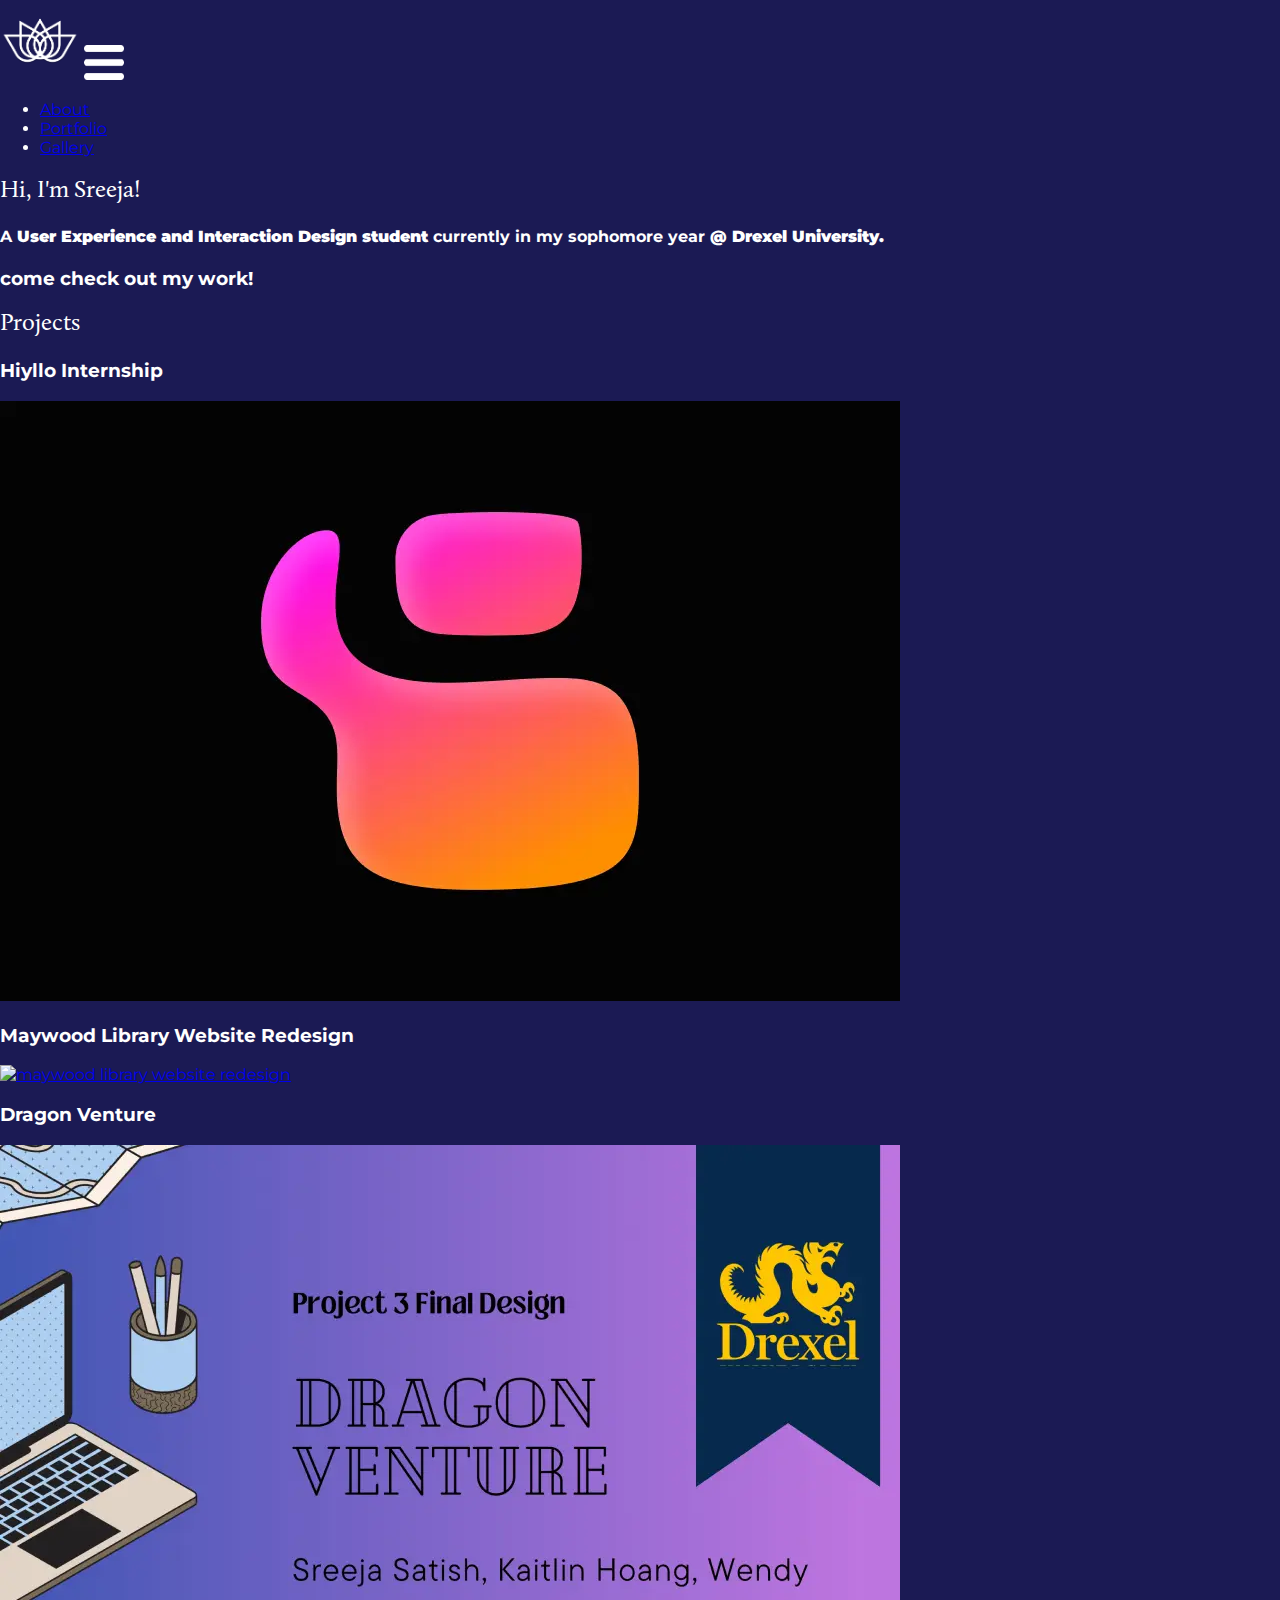
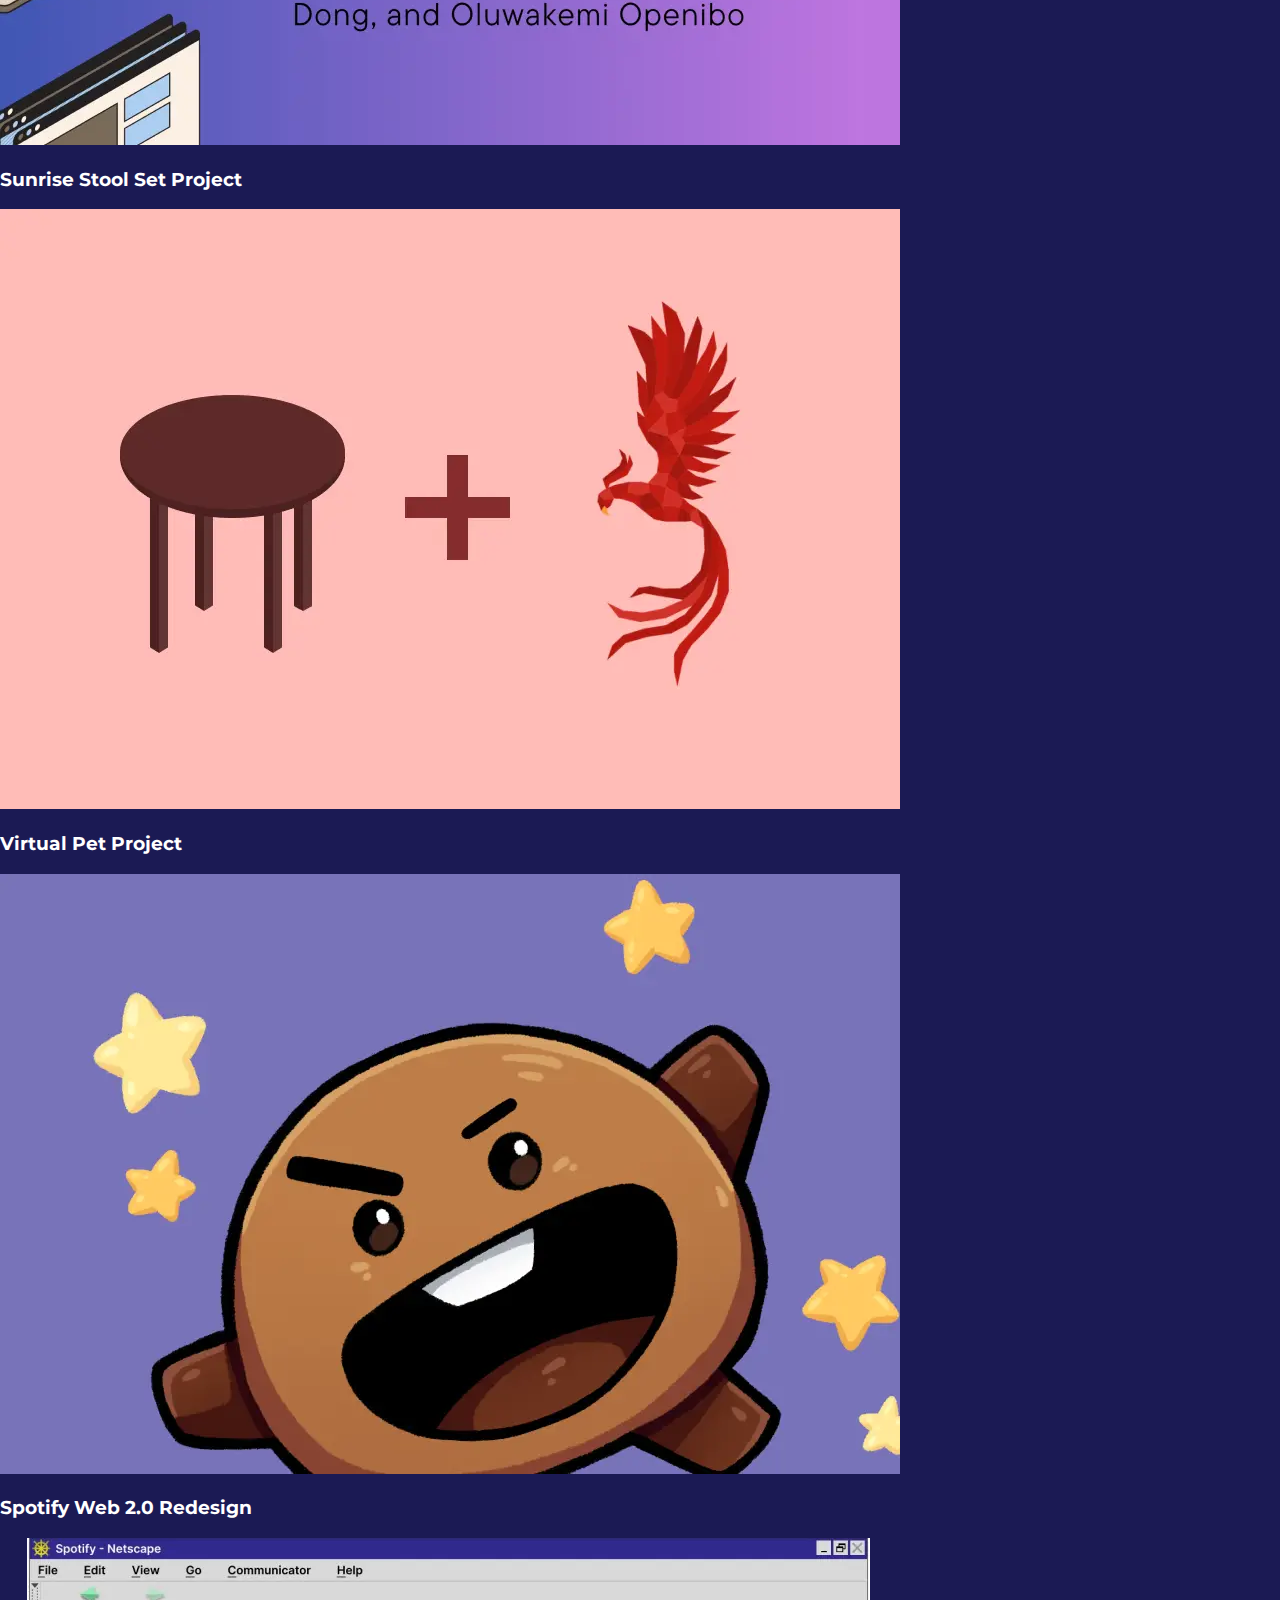
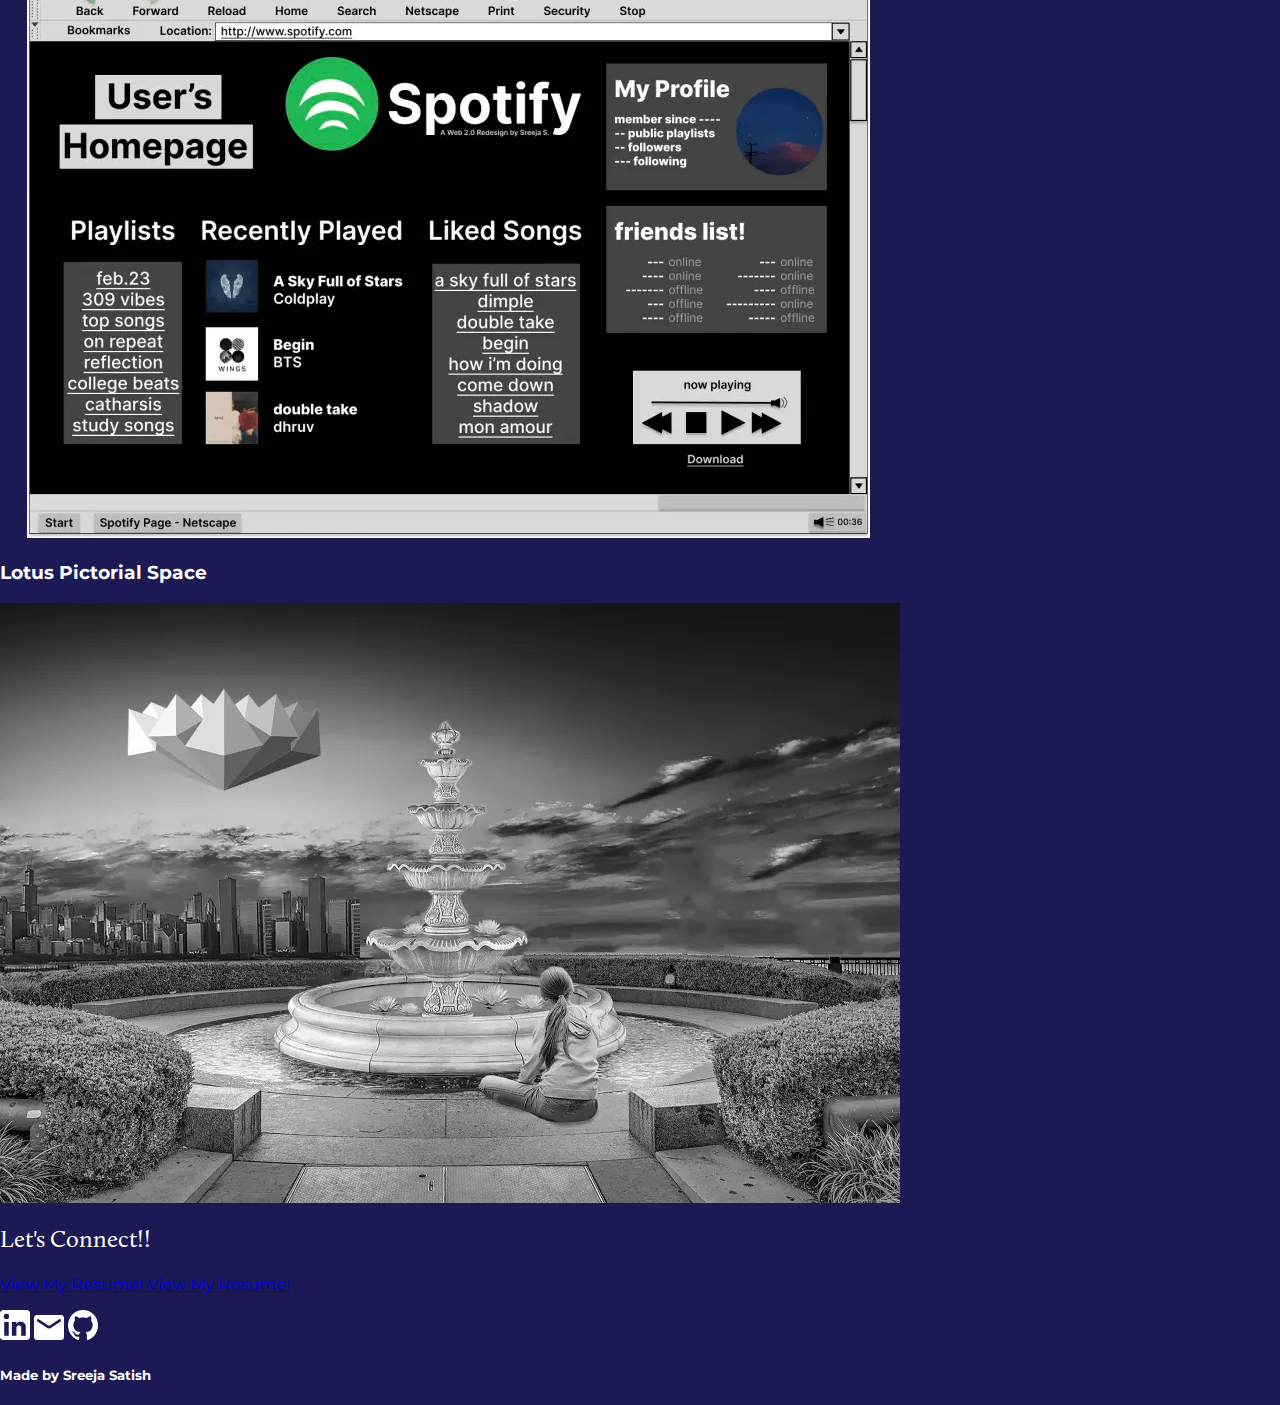
==== index.html @ 6c385525 "edit css" ====
<!DOCTYPE html>
<html lang="en">
<head>
    <meta charset="UTF-8">
    <meta name="viewport" content="width=device-width, initial-scale=1.0">
    <title>Sreeja Satish</title>
    <link rel="shortcut icon" type="image/png" href="images/lined_lotus.png">
    <link rel="stylesheet" href="styles.css">
</head>
<body>
    <header>
        <nav>
            <div class="navigation">
                <a href="index.html" class="logo"><img src="images/lined_lotus.png" alt="sreeja_logo" width="80" height="80"></a>
                <a href="#menu" class="navigation-button"><img src="images/burger_button.webp" alt="burger button" width="40" height="35"></a>
            </div>
            <div id="nav-menu">
                <ul>
                    <li class="page"><a href="about.html"> About </a></li>
                    <li class="page"><a href="portfolio.html"> Portfolio </a></li>
                    <li class="page"><a href="gallery.html"> Gallery </a></li>
                </ul>
            </div>
        </nav>
    </header>
    <main>
        <div class="greeting">
            <h2 class="header"> Hi, I'm Sreeja!</h2>
                <h4 class="subtitle"> A <b>User Experience and Interaction Design student</b> currently in my sophomore year <b>@ Drexel University.</b> </h4>
                <h3 class="call-to-action">come check out my work!</h3>
        </div>
        
        <body>
            <div class="projects">
                <h2 class="header"> Projects </h2>
            
                <div class="case-study-title">
                    <h3>Hiyllo Internship</h3>
                    <a href="hiyllo.html" class="button-case-study">
                        <img class="case-study-images" src="images/hiyllo_banner.webp" alt="hiyllo internship">
                    </a>
                </div> 

                <div class="case-study-title">
                    <h3>Maywood Library Website Redesign</h3>
                    <a href="maywood.html" class="button-case-study">
                        <img class="case-study-images" src="images/" alt="maywood library website redesign">
                    </a>
                </div> 

                <div class="case-study-title">
                    <h3>Dragon Venture</h3>
                    <a href="dragon_venture.html" class="button-case-study">
                        <img class="case-study-images" src="images/dragon_venture.webp" alt="dragon venture">
                    </a>
                </div>
    
                <div class="case-study-title">
                    <h3>Sunrise Stool Set Project</h3>
                    <a href="sunrise_stool.html" class="button-case-study">
                        <img class="case-study-images" src="images/sunrise_stool_set.webp" alt="sunrise stool">
                    </a>
                </div>

                <div class="case-study-title">
                    <h3>Virtual Pet Project</h3>
                    <a href="virtual_pet.html" class="button-case-study">
                        <img class="case-study-images" src="images/virtual_pet_project.webp" alt="virtual pet project">
                    </a>
                </div>
    <!-- move to gallery? -->
                <div class="case-study-title">
                    <h3>Spotify Web 2.0 Redesign</h3>
                    <a href="spotify_redesign.html" class="button-case-study">
                        <img class="case-study-images" src="images/spotify_redesign.webp" alt="spotify redesign">
                    </a>
                </div>
    
                <div class="case-study-title">
                    <h3>Lotus Pictorial Space</h3>
                    <a href="lotus_pictorial_space.html" class="button-case-study">
                        <img class="case-study-images" src="images/lotus_pictorial_space.webp" alt="lotus pictorial space">
                    </a>
                </div>
            </div>
        </body>
    </main>

    <footer class="footer">
        <h2>Let's Connect!!</h2>
        <a href="resume.html"> View My Resume! </a>
        <a class="button" target="_blank" href="Sreeja_Satish_2024.pdf">View My Resume!</a>
        <p>
            <a href="https://www.linkedin.com/in/sreejasatish/" class="icons" target="_blank">
                <img alt="LinkedIn icon" src="images/linkedin_icon.webp" width="30" height="30">
            </a>
            <a href="mailto:sreeja.satish@drexel.edu" class="icons" target="_blank">
                <img alt="Email Icon" src="images/mail_icon.webp" width="30" height="25">
            </a>
            <a href="https://github.com/sreejas36" class="icons" target="_blank">
                <img alt="Github Icon" src="images/github_icon.webp" width="30" height="30">
            </a>
        </p>
        <h5 class="copyright"> Made by Sreeja Satish </h5>
    </footer>

</html>



<!-- insert images/ pictures
  <div class="menu"></div>
        <nav>
            <ul>
                <li><a href="#">Home</a></li>
                <li><a href="#">About</a></li>
                <li><a href="#">Resume</a></li>
                <li><a href="#">Portfolio</a></li>
                <li><a href="#">Gallery</a></li>
            </ul>
        </nav>
</body> -->
---- styles.css ----
@font-face {
    font-family: 'montserrat';
    src: url('../fonts/Montserrat-VariableFont_wght.ttf'), format('truetype'), 
    url('../fonts/montserrat-variablefont_wght-webfont.woff2'), format('woff2');
    font-weight: 100 900;
    font-style: normal;
}
@font-face {
    font-family: 'calluna';
    src: url('/fonts/Calluna-Regular.otf'), format('opentype');
    font-weight: 100 900;
    font-style: normal;
}

@font-face {
    font-family: 'catamaran';
    src: url('/fonts/Catamaran-VariableFont_wght.ttf'), format('truetype');
    font-weight: 100 900;
    font-style: normal;
}
html {
    --dark-bg:#1B1A54;
    --white-text:#FFFFFF;
    --body-font: 'montserrat', 'Trebuchet MS', 'Lucida Sans Unicode', 'Lucida Grande', 'Lucida Sans', Arial, sans-serif;
    --header-font: 

}

body{
    margin: 0;
    font-family: var(--body-font);
    font-weight: 400;
    background-color: var(--dark-bg);
    color: #FFFFFF;
}


a:hover{
    background-color: ;
}

h2{
    font-family: 'calluna', 'Trebuchet MS', 'Lucida Sans Unicode', 'Lucida Grande', 'Lucida Sans', Arial, sans-serif;
}
@media screen 
    and (min-width:600 px){}
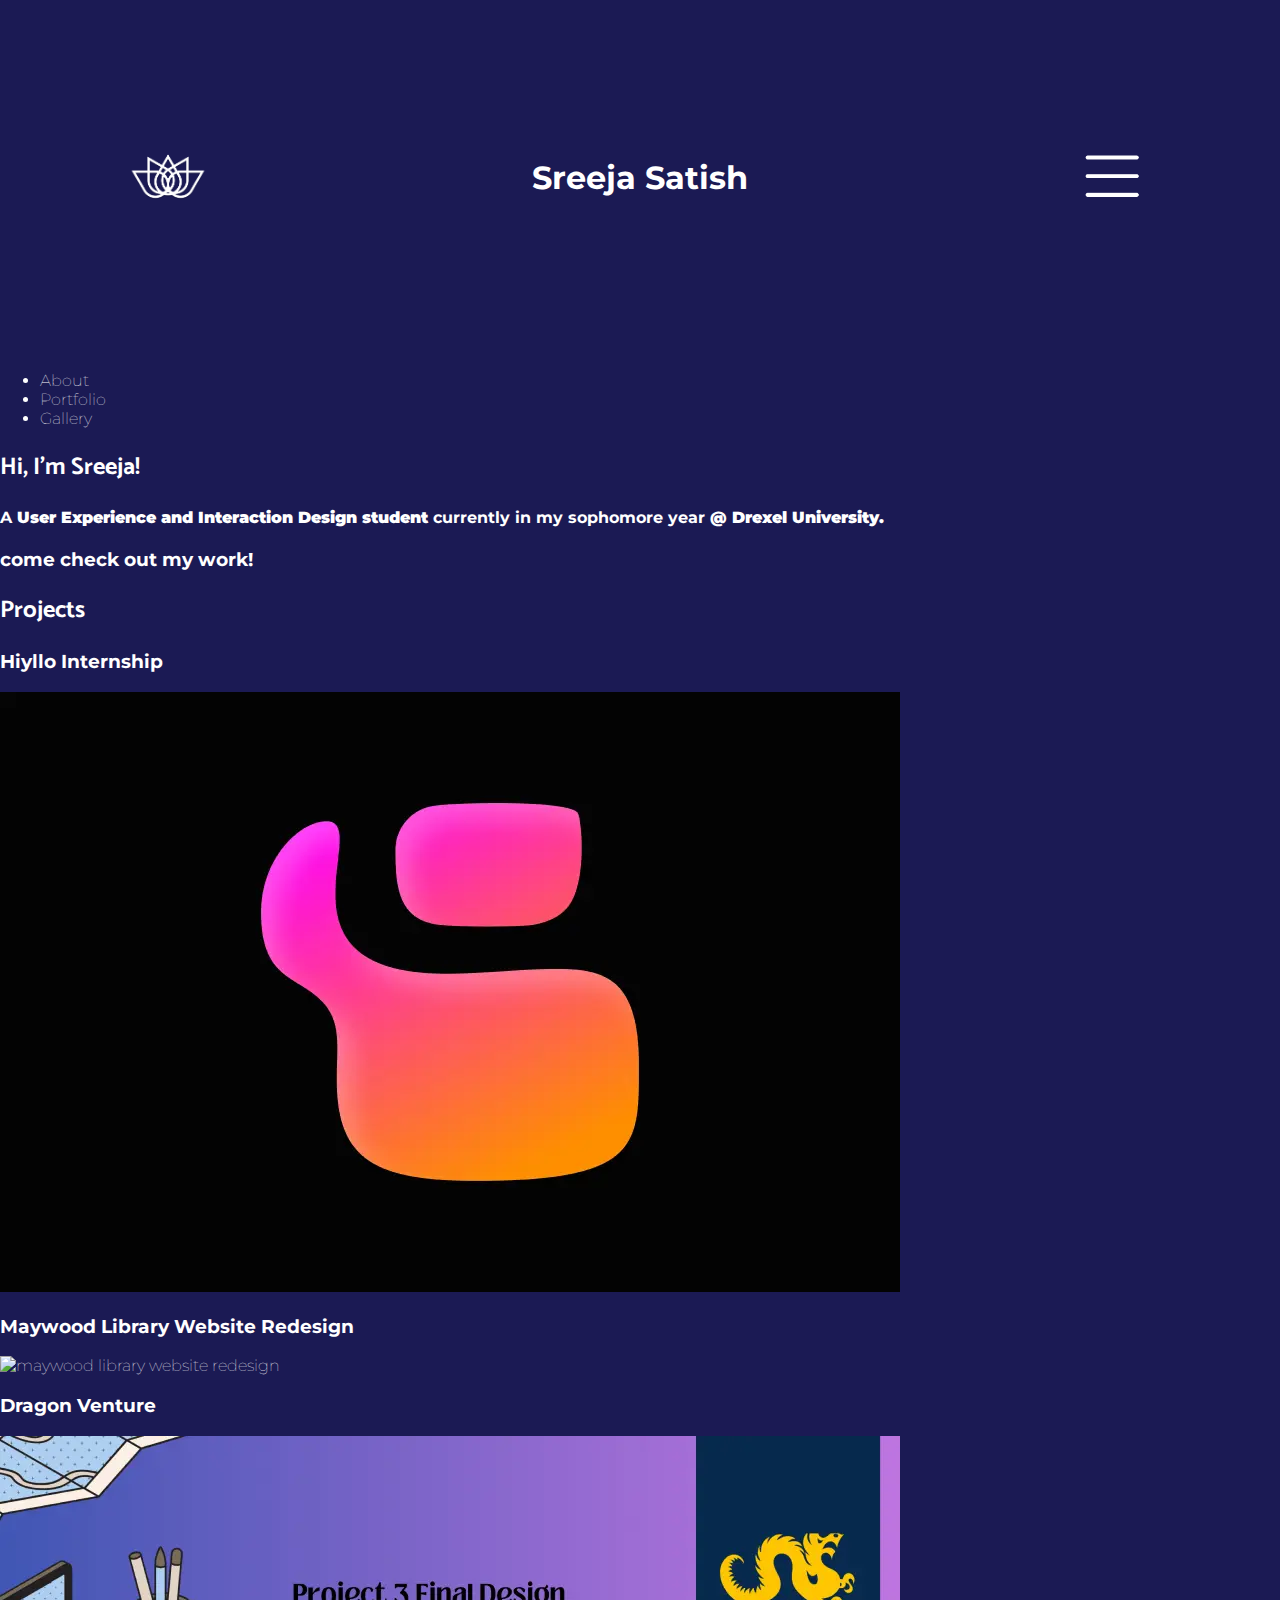
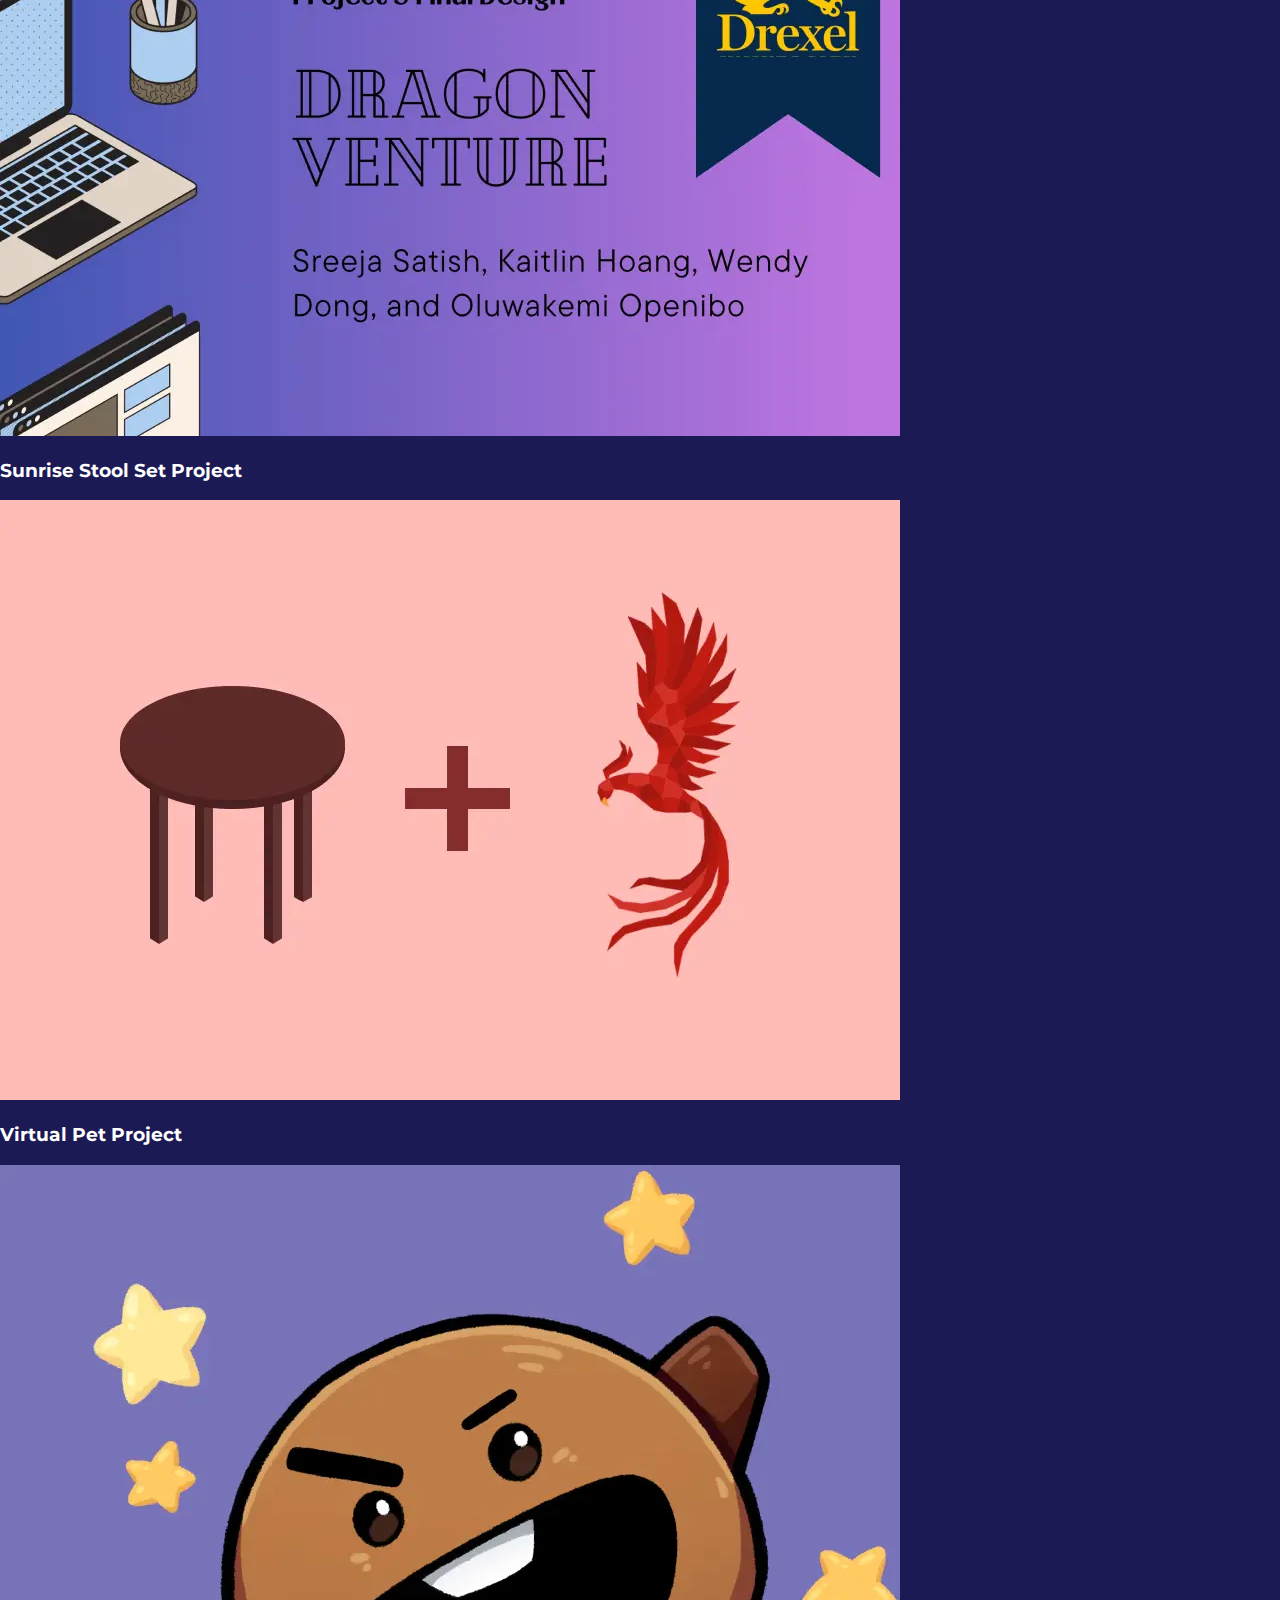
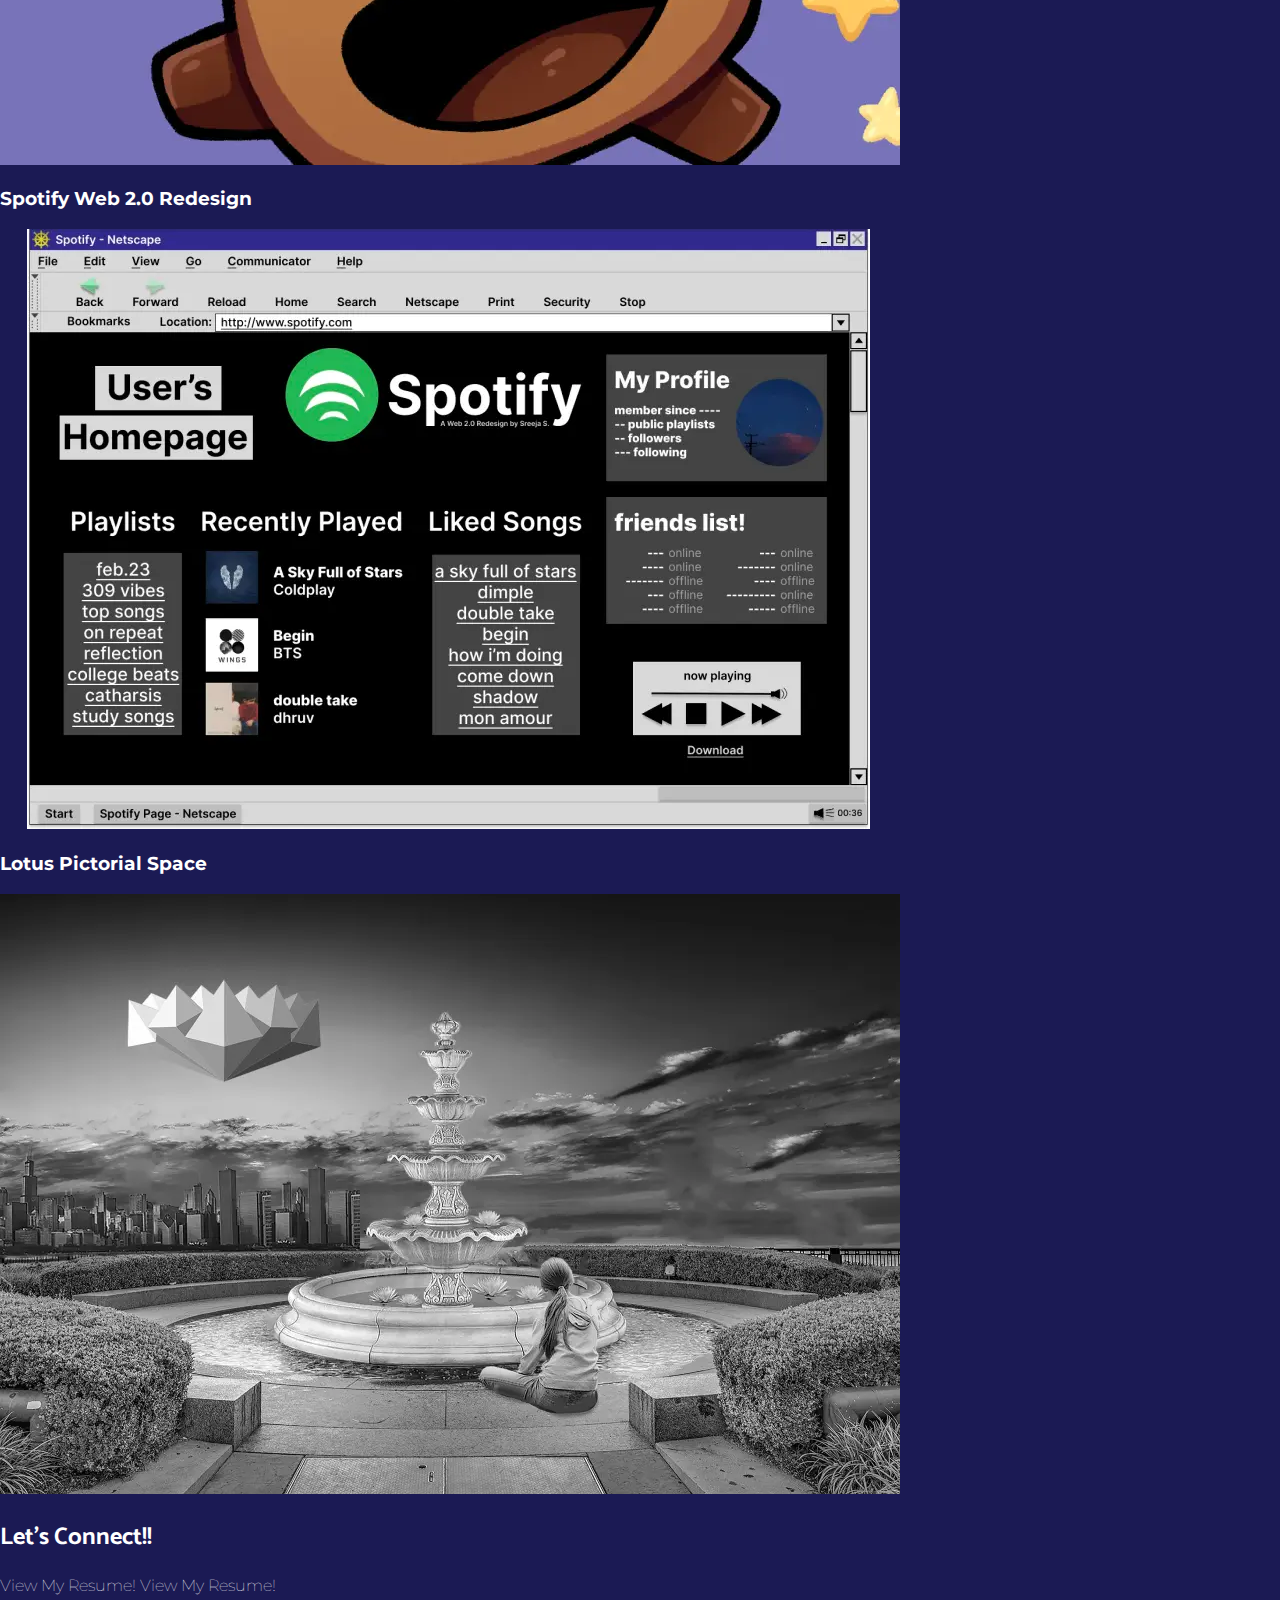
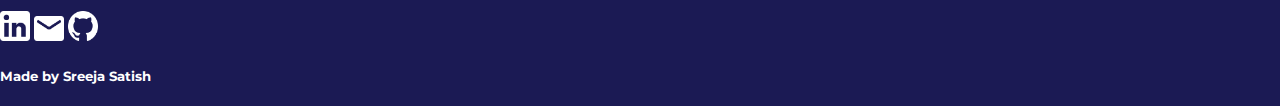
==== commit 5c9666ed: "update css" ====
--- a/index.html
+++ b/index.html
@@ -12,7 +12,8 @@
         <nav>
             <div class="navigation">
                 <a href="index.html" class="logo"><img src="images/lined_lotus.png" alt="sreeja_logo" width="80" height="80"></a>
-                <a href="#menu" class="navigation-button"><img src="images/burger_button.webp" alt="burger button" width="40" height="35"></a>
+                <h1> Sreeja Satish </h1>
+                <a href="#menu" class="navigation-button"><img src="images/burger_menu.png" alt="burger button" width="80" height="80"></a>
             </div>
             <div id="nav-menu">
                 <ul>
--- a/styles.css
+++ b/styles.css
@@ -22,25 +22,58 @@
     --dark-bg:#1B1A54;
     --white-text:#FFFFFF;
     --body-font: 'montserrat', 'Trebuchet MS', 'Lucida Sans Unicode', 'Lucida Grande', 'Lucida Sans', Arial, sans-serif;
-    --header-font: 
+    --header-font: 'catamaran', 'calluna', 'Trebuchet MS', 'Lucida Sans Unicode', 'Lucida Grande', 'Lucida Sans', Arial, sans-serif;
+    --periwinkle: #556AD8;
 
+}
+
+a{
+    text-decoration: none;
+    color: #FFFFFF;
+}
+
+a:hover{
+    color: var(--periwinkle);
 }
 
 body{
     margin: 0;
     font-family: var(--body-font);
-    font-weight: 400;
+    font-weight: 100;
     background-color: var(--dark-bg);
+
     color: #FFFFFF;
 }
 
 
-a:hover{
-    background-color: ;
+
+h2{
+    font-family: var(--header-font);
 }
 
-h2{
-    font-family: 'calluna', 'Trebuchet MS', 'Lucida Sans Unicode', 'Lucida Grande', 'Lucida Sans', Arial, sans-serif;
+.navigation{
+    color: #FFF;
+    height: 11vh;
+    list-style: none;
+    margin: 0 auto;
+    margin-bottom: 0;
+    padding: 10%;
+    text-align: center;
+    margin-left: 0%;
+    display: flex;
+    align-items: center;
+    justify-content: space-between;
 }
+
+
+
+
+
+
+
+
+
+
+
 @media screen 
     and (min-width:600 px){}
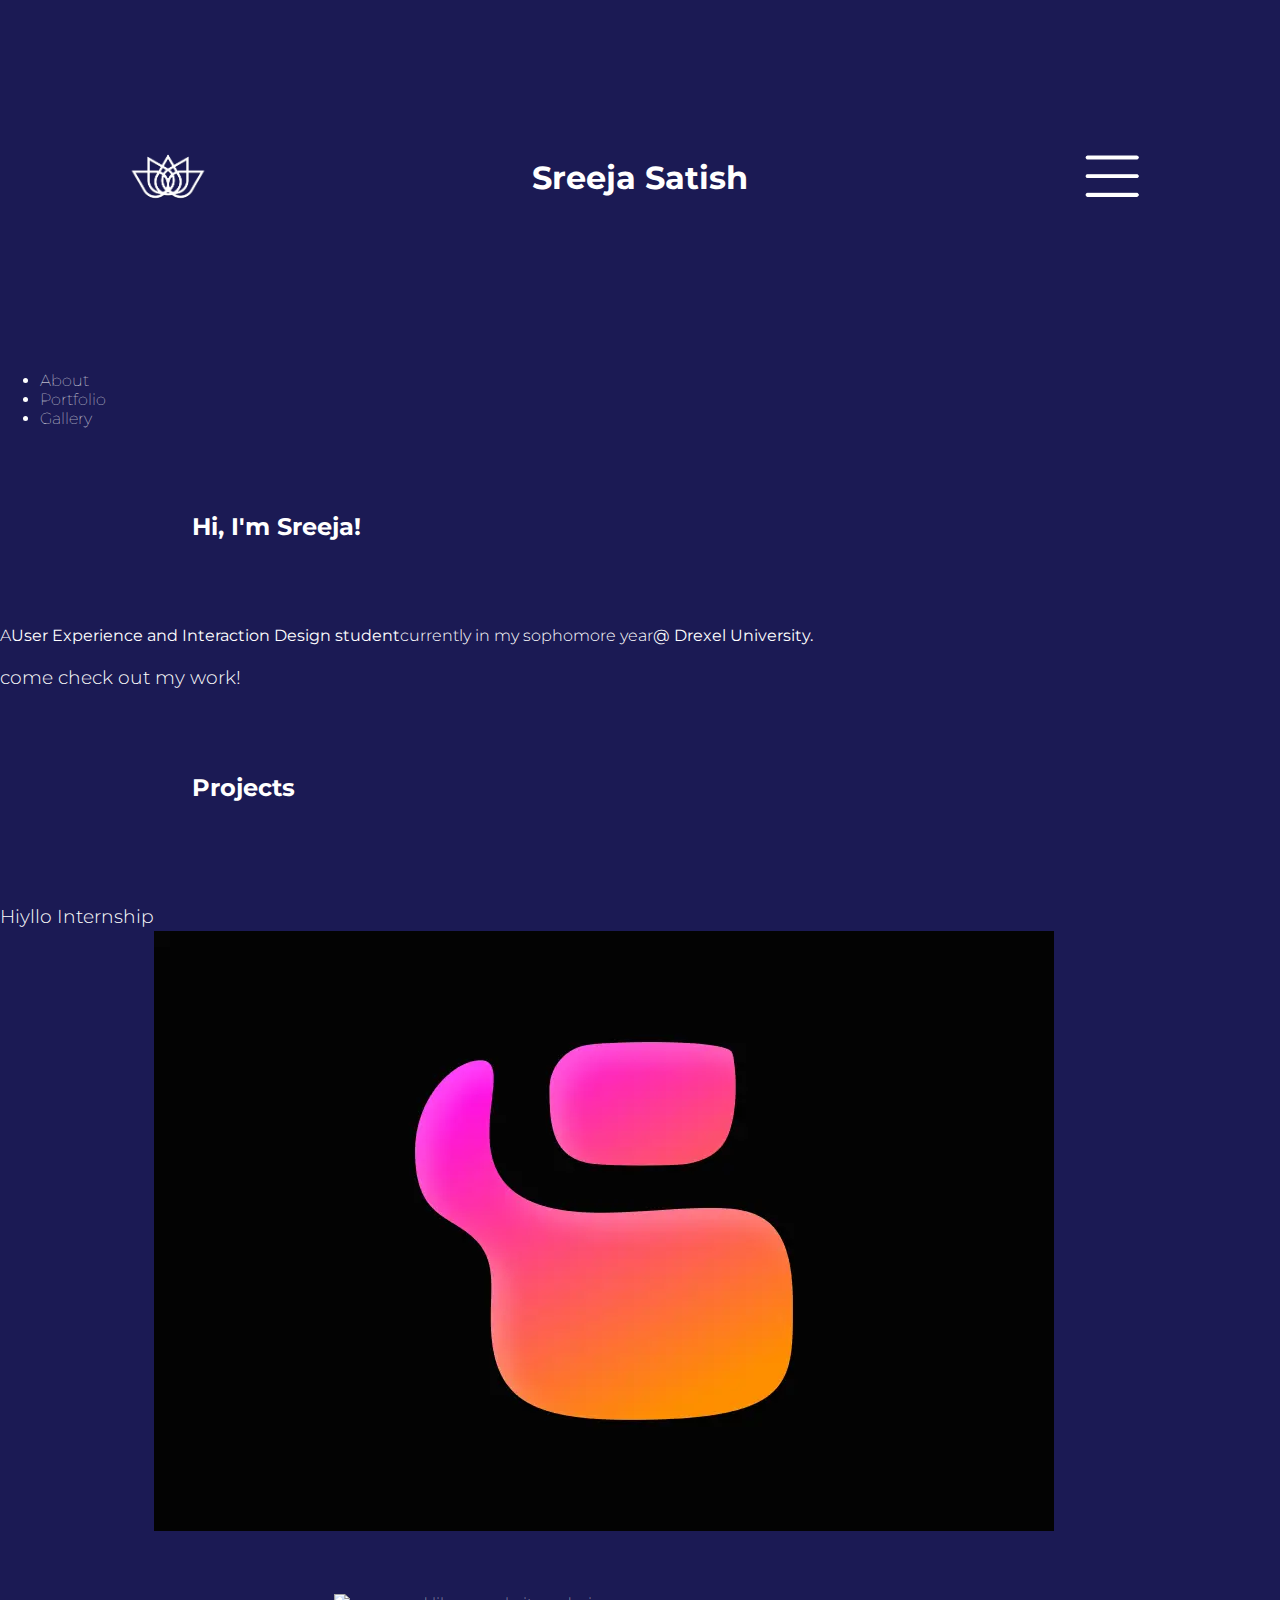
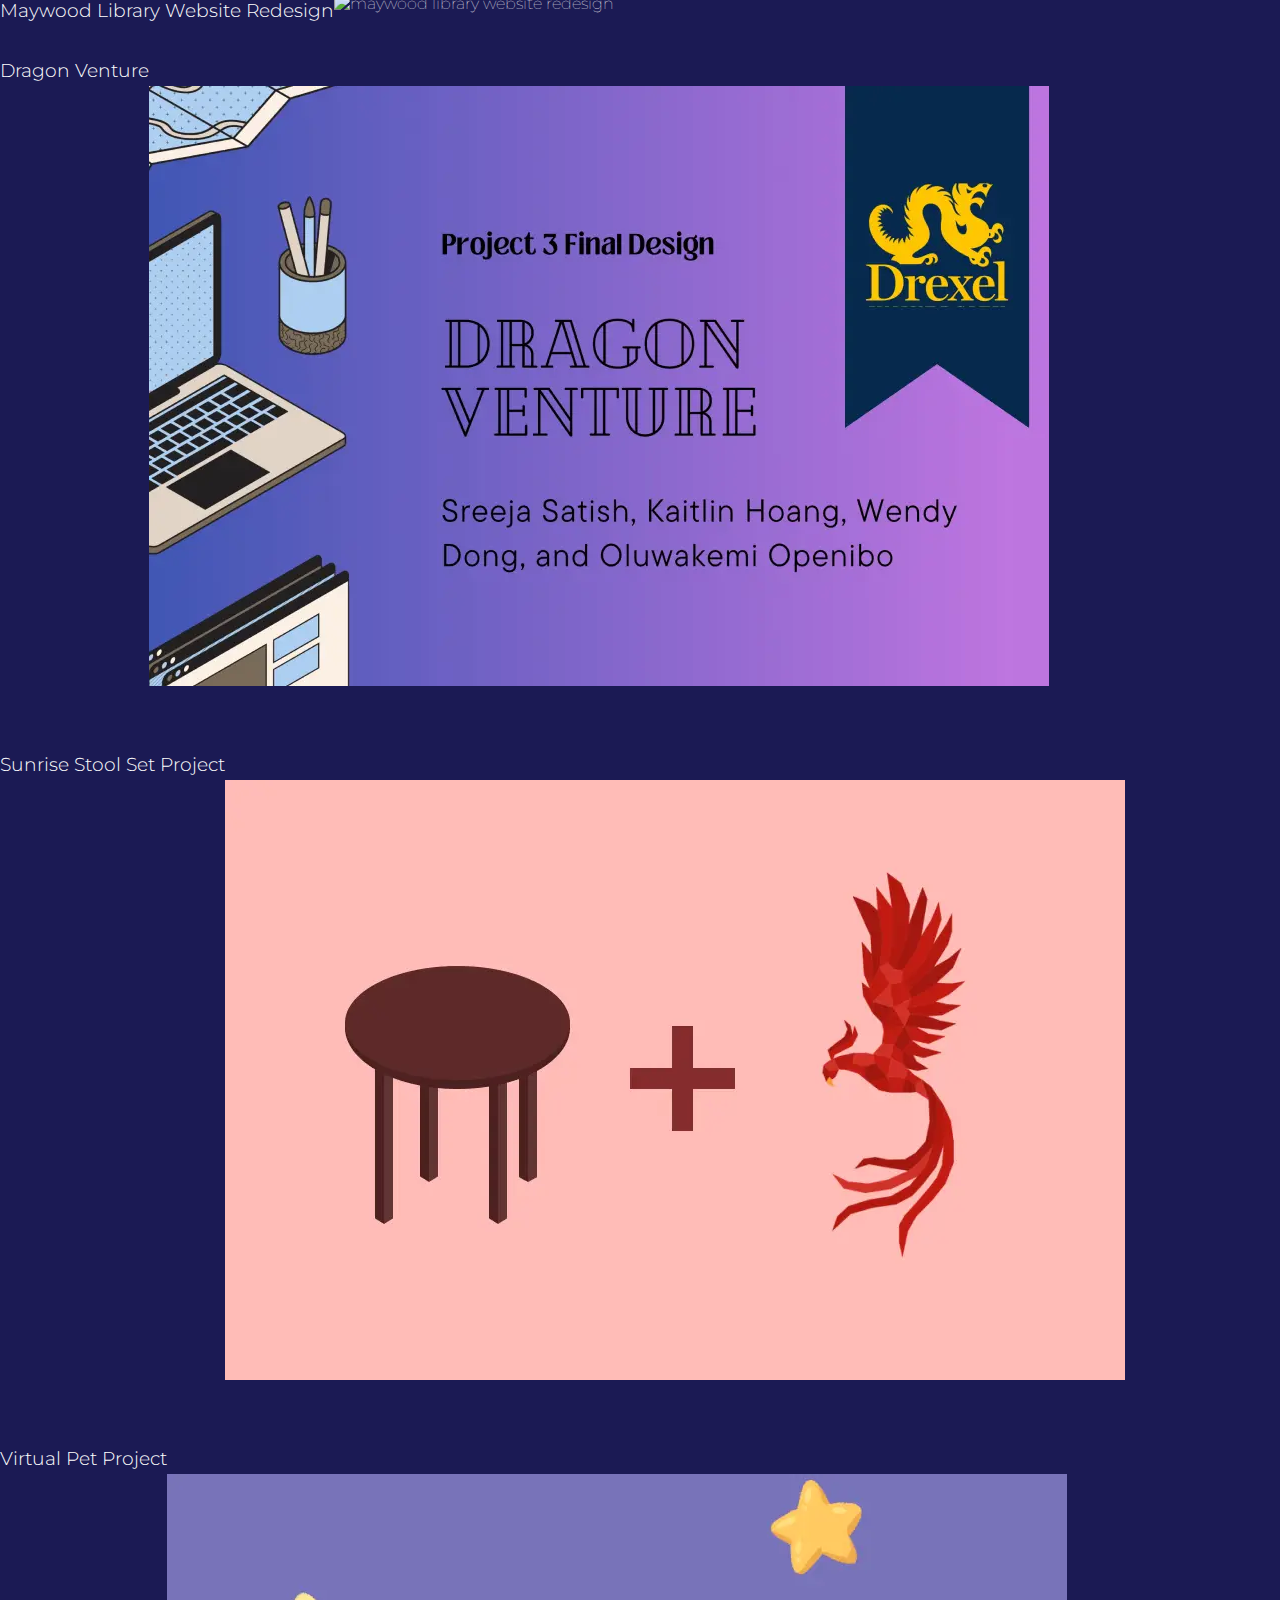
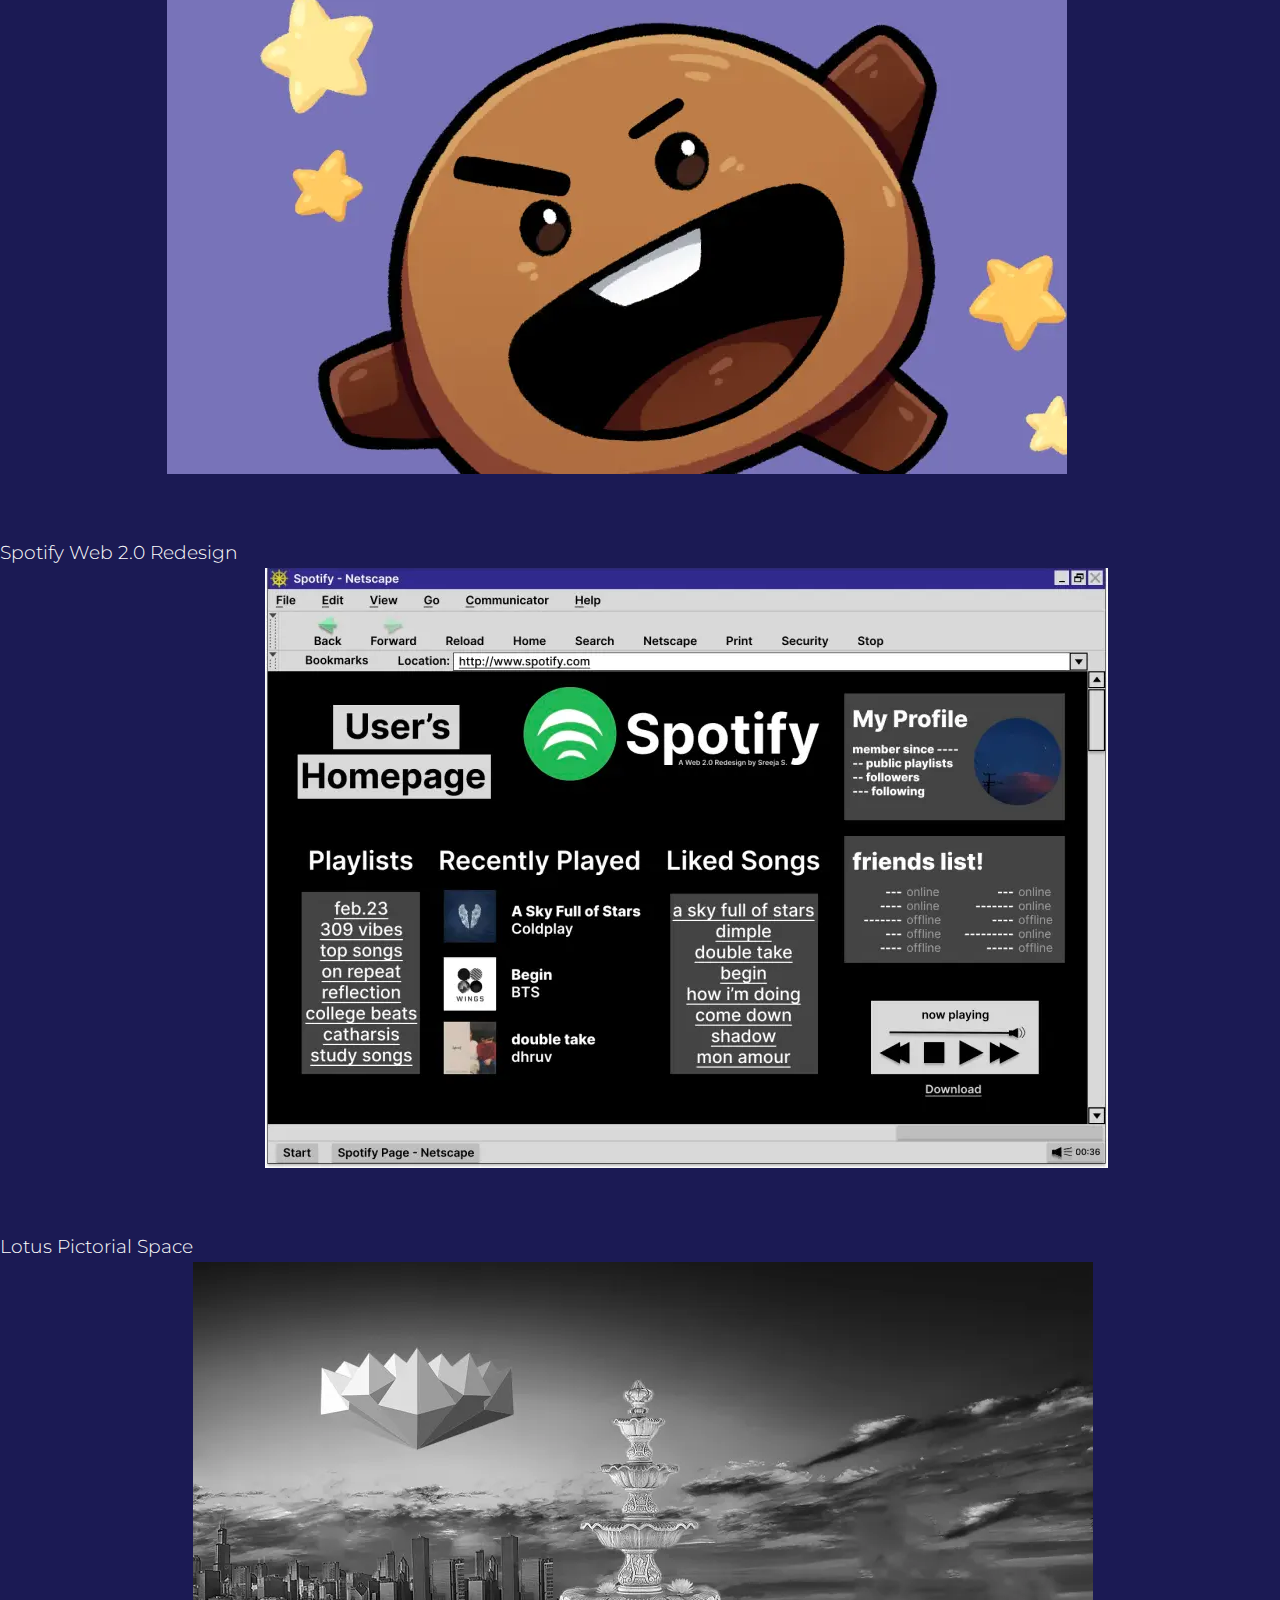
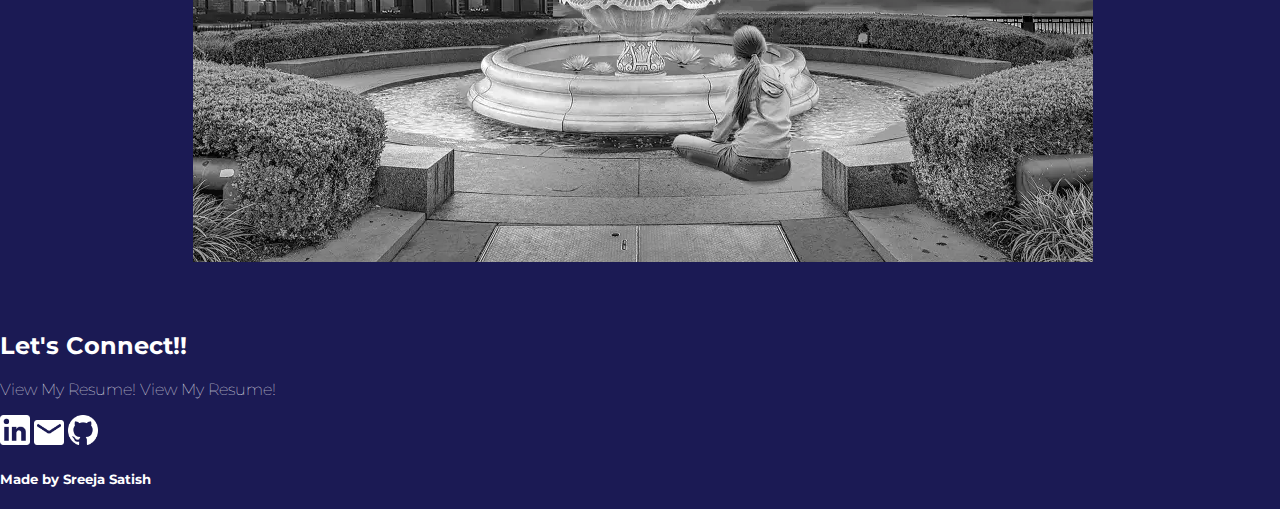
==== commit a4d1d72a: "edit css" ====
--- a/index.html
+++ b/index.html
@@ -27,7 +27,7 @@
     <main>
         <div class="greeting">
             <h2 class="header"> Hi, I'm Sreeja!</h2>
-                <h4 class="subtitle"> A <b>User Experience and Interaction Design student</b> currently in my sophomore year <b>@ Drexel University.</b> </h4>
+                <h4 class="subtitle"> A <b> User Experience and Interaction Design student <br></b> currently in my sophomore year <b>@ Drexel University.</b> </h4>
                 <h3 class="call-to-action">come check out my work!</h3>
         </div>
         
--- a/styles.css
+++ b/styles.css
@@ -18,13 +18,21 @@
     font-weight: 100 900;
     font-style: normal;
 }
-html {
-    --dark-bg:#1B1A54;
-    --white-text:#FFFFFF;
-    --body-font: 'montserrat', 'Trebuchet MS', 'Lucida Sans Unicode', 'Lucida Grande', 'Lucida Sans', Arial, sans-serif;
-    --header-font: 'catamaran', 'calluna', 'Trebuchet MS', 'Lucida Sans Unicode', 'Lucida Grande', 'Lucida Sans', Arial, sans-serif;
+
+@font-face {
+    font-family: 'cagliostro';
+    src: url('/fonts/Cagliostro-Regular.ttf'), format('truetype');
+    font-weight: 400;
+    font-style: normal;
+}
+
+:root {
+    --indigo:#1B1A54;
+    --white:#FFFFFF;
     --periwinkle: #556AD8;
-
+    --montserrat: 'montserrat', 'Trebuchet MS', 'Lucida Sans Unicode', 'Lucida Grande', 'Lucida Sans', Arial, sans-serif;
+    --catamaran: 'catamaran', 'calluna', 'Trebuchet MS', 'Lucida Sans Unicode', 'Lucida Grande', 'Lucida Sans', Arial, sans-serif;
+    --cagliostro: 'cagliostro',
 }
 
 a{
@@ -36,11 +44,20 @@
     color: var(--periwinkle);
 }
 
+.header {
+    color: #FFF;
+    font-family: var(--montserrat)
+    font-size: xx-large; /* pixel convert*/
+    margin-left: 10%;
+    margin-right: 10%;
+    padding: 5%;
+}
+
 body{
     margin: 0;
-    font-family: var(--body-font);
+    font-family: var(--montserrat);
     font-weight: 100;
-    background-color: var(--dark-bg);
+    background-color: var(--indigo);
 
     color: #FFFFFF;
 }
@@ -48,7 +65,18 @@
 
 
 h2{
-    font-family: var(--header-font);
+    font-family: var(--cagliostro);
+    font-size: 300;
+}
+
+.call-to-action{
+    font-family: var(--cagliostro);
+}
+
+h4, h3 {
+    font-family: var(--montserrat);
+    font-weight: 300;
+    display: flex;
 }
 
 .navigation{
@@ -66,9 +94,16 @@
 }
 
 
+.case-study-title{
+    display: flex;
+}
 
-
-
+.case-study-images{
+    height: auto;
+    width: 100%;
+    margin-bottom: 5%;
+    margin-top: 5%;
+}
 
 
 
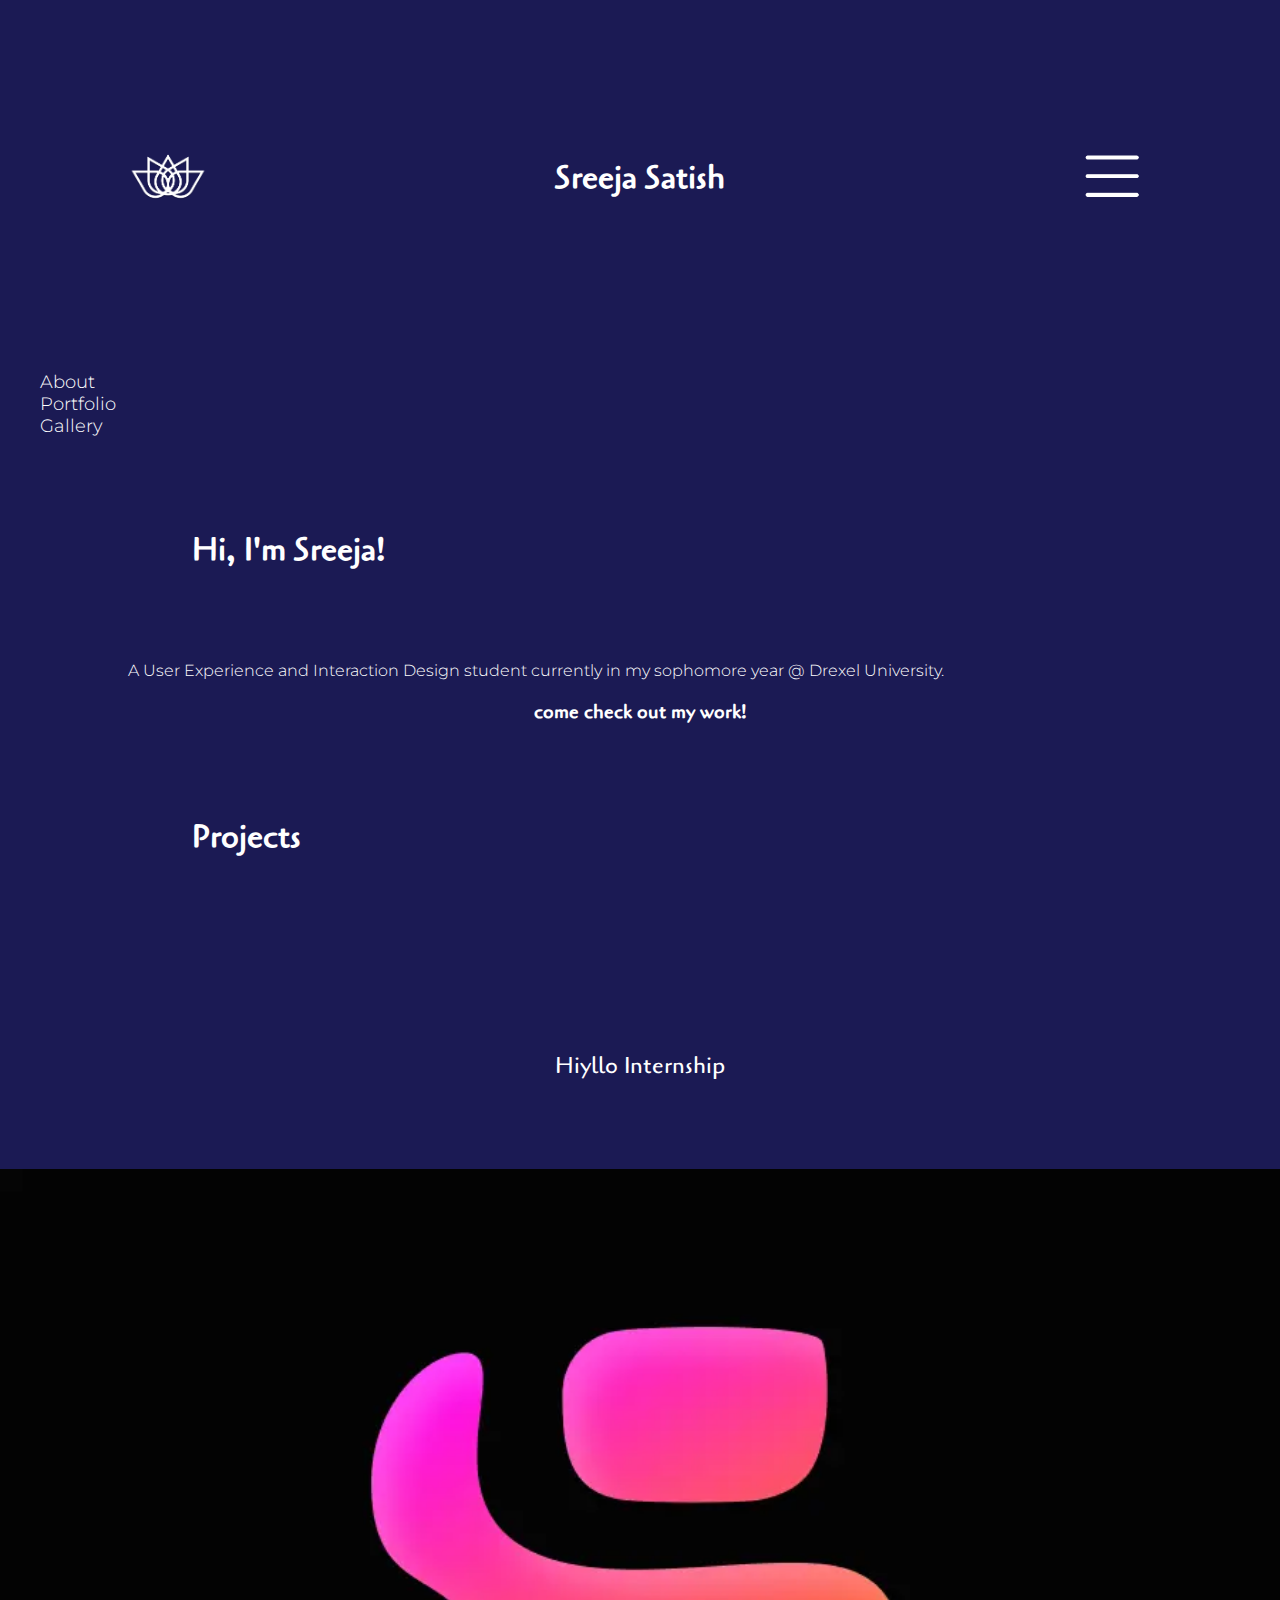
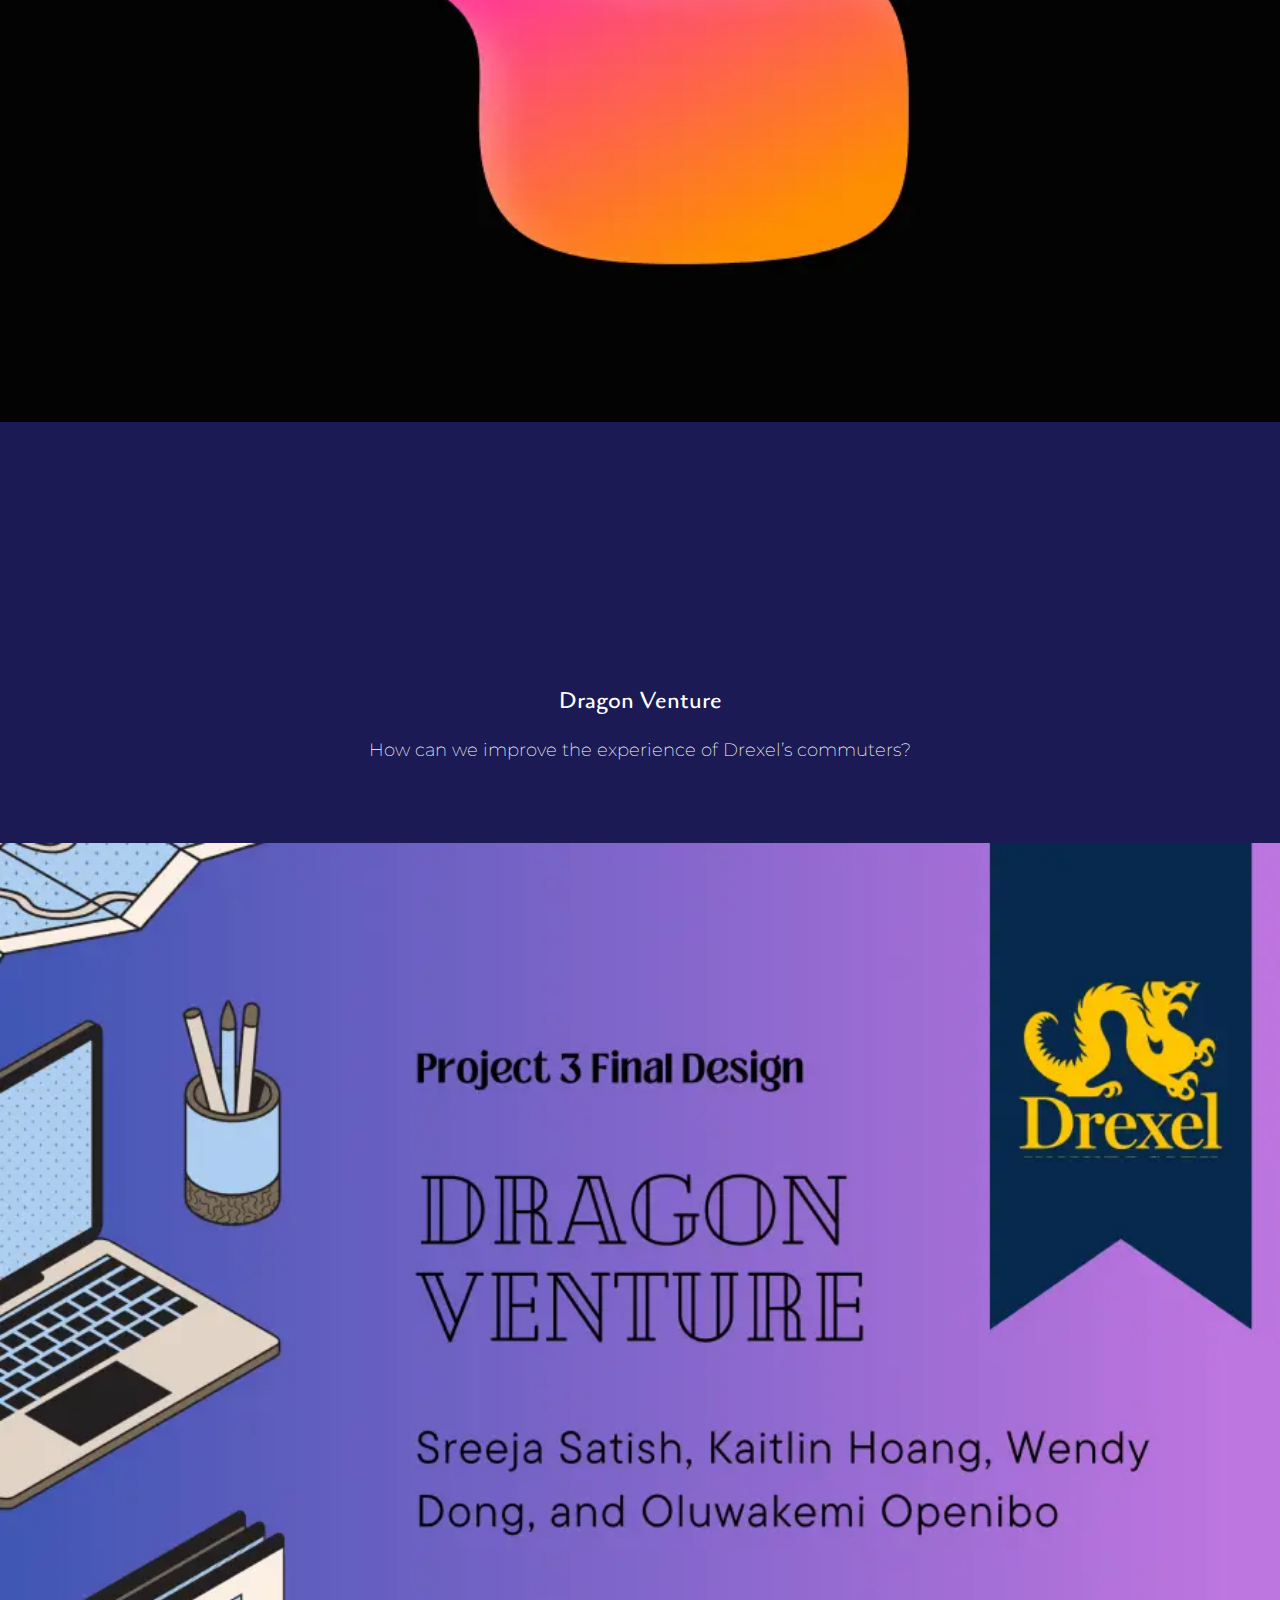
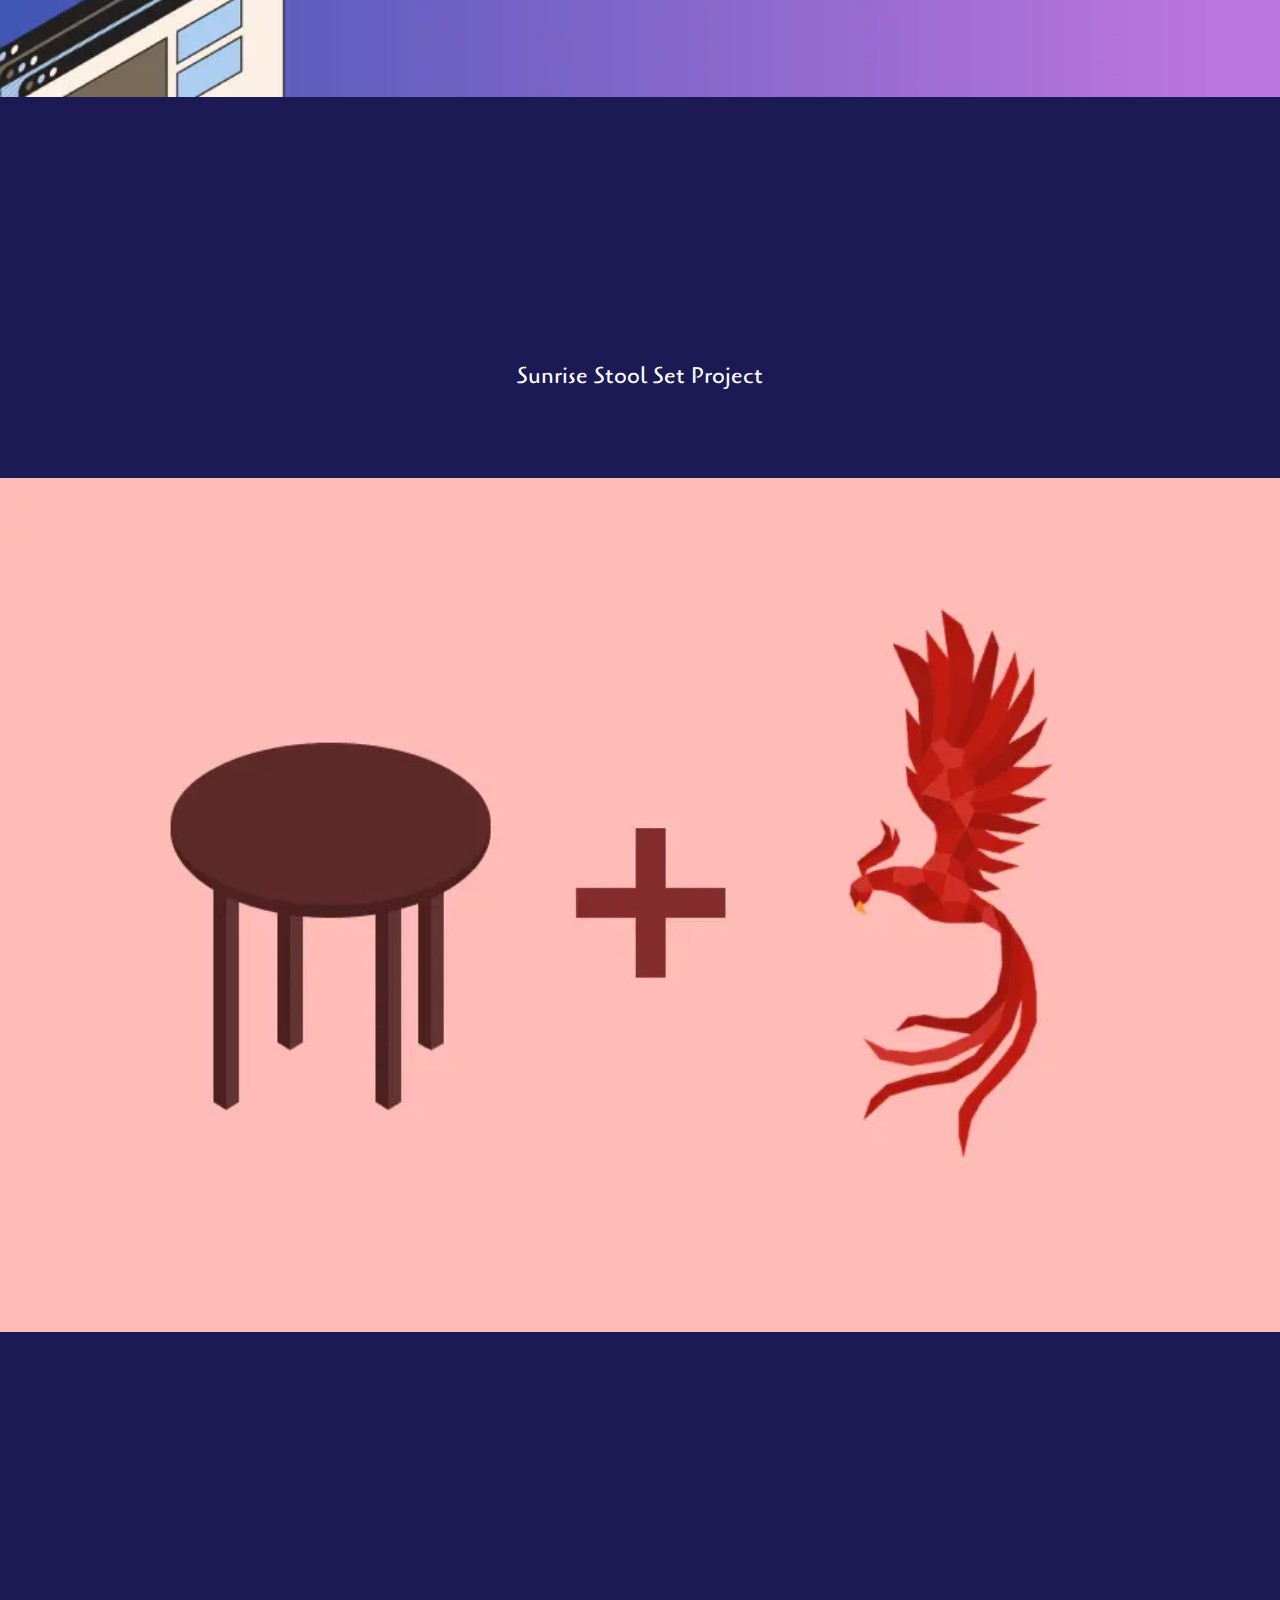
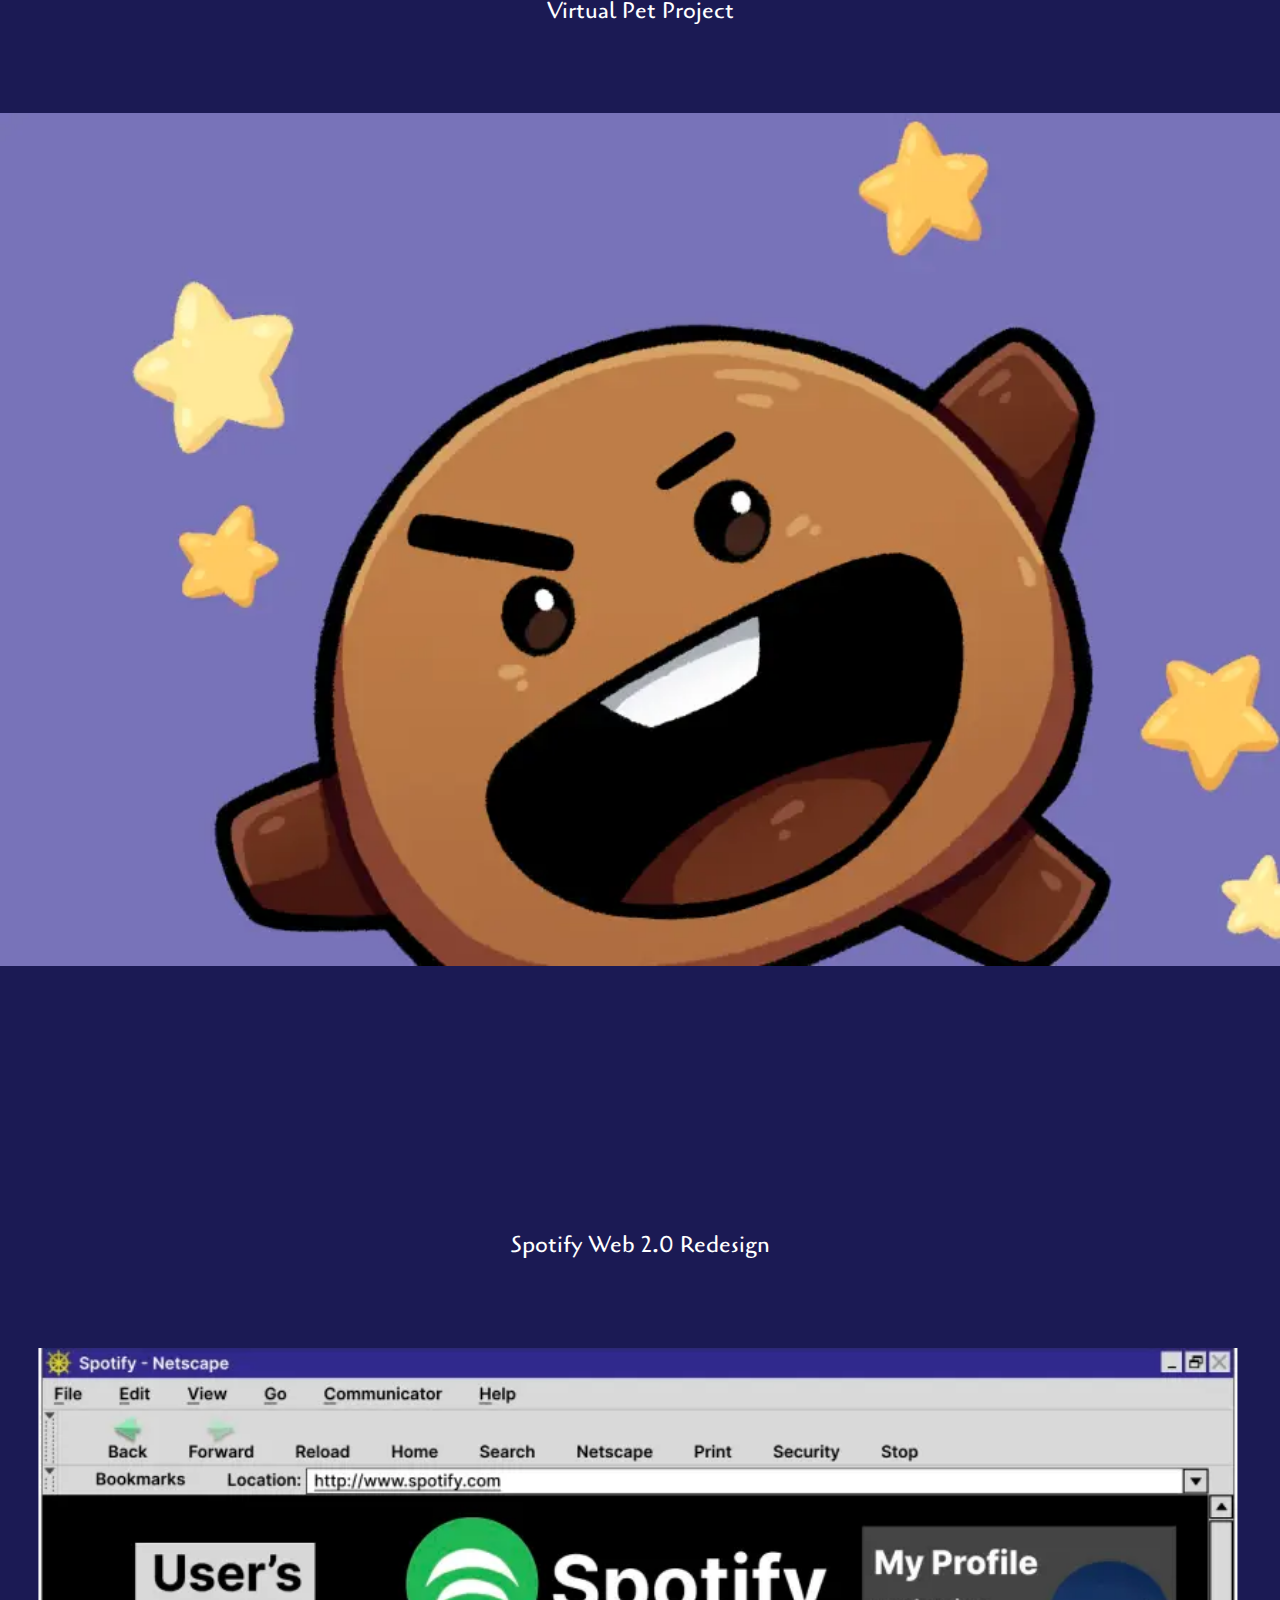
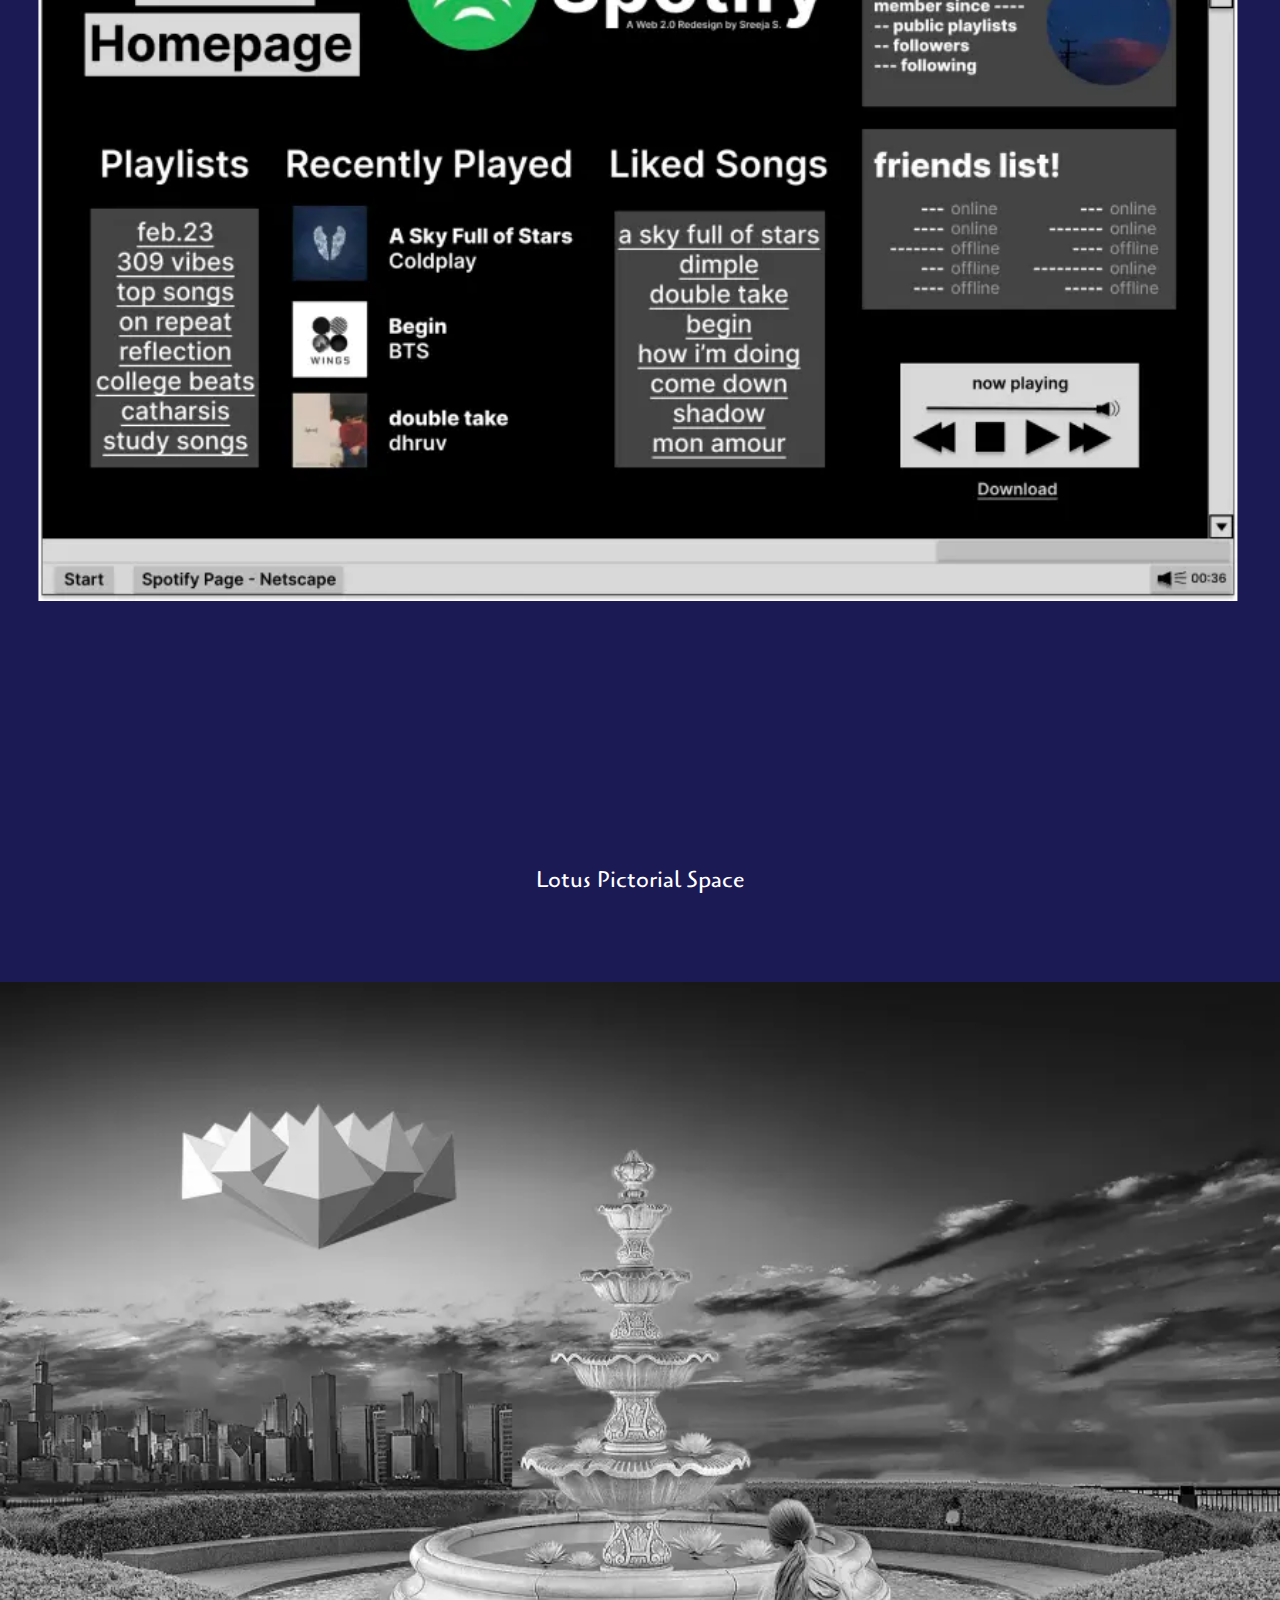
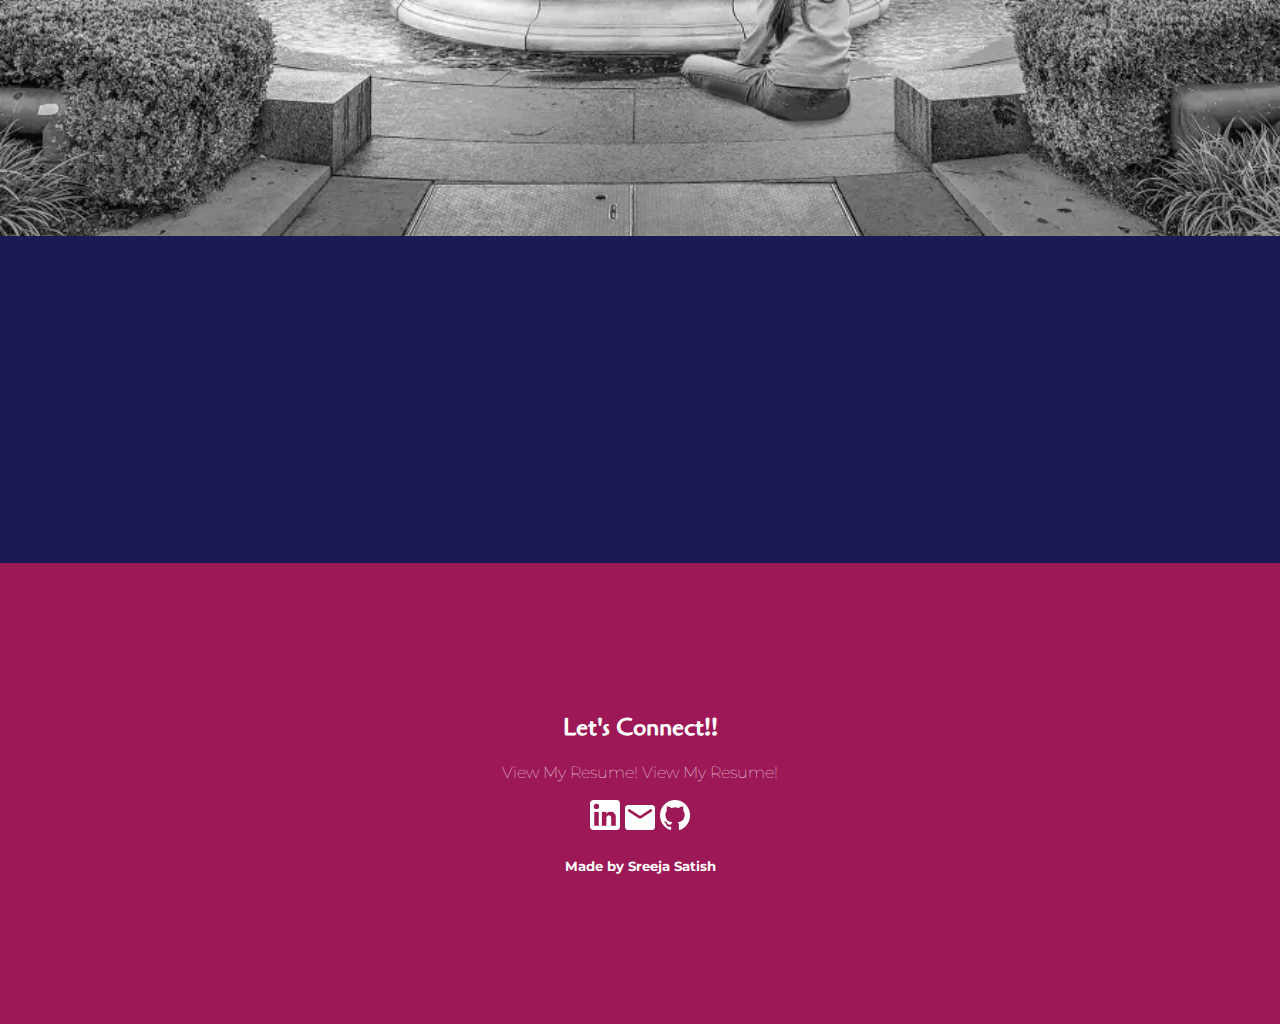
==== commit dd95d483: "edit html and css" ====
--- a/index.html
+++ b/index.html
@@ -12,7 +12,7 @@
         <nav>
             <div class="navigation">
                 <a href="index.html" class="logo"><img src="images/lined_lotus.png" alt="sreeja_logo" width="80" height="80"></a>
-                <h1> Sreeja Satish </h1>
+                <h1 class="header"> Sreeja Satish </h1>
                 <a href="#menu" class="navigation-button"><img src="images/burger_menu.png" alt="burger button" width="80" height="80"></a>
             </div>
             <div id="nav-menu">
@@ -27,7 +27,7 @@
     <main>
         <div class="greeting">
             <h2 class="header"> Hi, I'm Sreeja!</h2>
-                <h4 class="subtitle"> A <b> User Experience and Interaction Design student <br></b> currently in my sophomore year <b>@ Drexel University.</b> </h4>
+                <h4 class="subtitle"> A User Experience and Interaction Design student currently in my sophomore year @ Drexel University. </h4>
                 <h3 class="call-to-action">come check out my work!</h3>
         </div>
         
@@ -42,44 +42,46 @@
                     </a>
                 </div> 
 
-                <div class="case-study-title">
+                <!-- <div class="case-study-title">
                     <h3>Maywood Library Website Redesign</h3>
                     <a href="maywood.html" class="button-case-study">
                         <img class="case-study-images" src="images/" alt="maywood library website redesign">
                     </a>
-                </div> 
+                </div>  -->
 
                 <div class="case-study-title">
                     <h3>Dragon Venture</h3>
-                    <a href="dragon_venture.html" class="button-case-study">
+                    <p>How can we improve the experience of Drexel’s commuters?</p>
+                    
+                    <a href="dragon_venture.html">
                         <img class="case-study-images" src="images/dragon_venture.webp" alt="dragon venture">
                     </a>
                 </div>
     
                 <div class="case-study-title">
                     <h3>Sunrise Stool Set Project</h3>
-                    <a href="sunrise_stool.html" class="button-case-study">
+                    <a href="sunrise_stool.html">
                         <img class="case-study-images" src="images/sunrise_stool_set.webp" alt="sunrise stool">
                     </a>
                 </div>
 
                 <div class="case-study-title">
                     <h3>Virtual Pet Project</h3>
-                    <a href="virtual_pet.html" class="button-case-study">
+                    <a href="virtual_pet.html">
                         <img class="case-study-images" src="images/virtual_pet_project.webp" alt="virtual pet project">
                     </a>
                 </div>
     <!-- move to gallery? -->
                 <div class="case-study-title">
                     <h3>Spotify Web 2.0 Redesign</h3>
-                    <a href="spotify_redesign.html" class="button-case-study">
+                    <a href="spotify_redesign.html">
                         <img class="case-study-images" src="images/spotify_redesign.webp" alt="spotify redesign">
                     </a>
                 </div>
     
                 <div class="case-study-title">
                     <h3>Lotus Pictorial Space</h3>
-                    <a href="lotus_pictorial_space.html" class="button-case-study">
+                    <a href="lotus_pictorial_space.html">
                         <img class="case-study-images" src="images/lotus_pictorial_space.webp" alt="lotus pictorial space">
                     </a>
                 </div>
--- a/styles.css
+++ b/styles.css
@@ -1,28 +1,28 @@
 @font-face {
     font-family: 'montserrat';
-    src: url('../fonts/Montserrat-VariableFont_wght.ttf'), format('truetype'), 
-    url('../fonts/montserrat-variablefont_wght-webfont.woff2'), format('woff2');
+    src: url('fonts/Montserrat-VariableFont_wght.ttf'), format('truetype'), 
+    url('fonts/montserrat-variablefont_wght-webfont.woff2'), format('woff2');
     font-weight: 100 900;
     font-style: normal;
 }
 @font-face {
     font-family: 'calluna';
-    src: url('/fonts/Calluna-Regular.otf'), format('opentype');
+    src: url('fonts/Calluna-Regular.otf'), format('opentype');
     font-weight: 100 900;
     font-style: normal;
 }
 
 @font-face {
     font-family: 'catamaran';
-    src: url('/fonts/Catamaran-VariableFont_wght.ttf'), format('truetype');
+    src: url('fonts/Catamaran-VariableFont_wght.ttf'), format('truetype');
     font-weight: 100 900;
     font-style: normal;
 }
 
 @font-face {
     font-family: 'cagliostro';
-    src: url('/fonts/Cagliostro-Regular.ttf'), format('truetype');
-    font-weight: 400;
+    src: url('fonts/Cagliostro-Regular.ttf') format('truetype');
+    font-weight: normal;
     font-style: normal;
 }
 
@@ -30,10 +30,21 @@
     --indigo:#1B1A54;
     --white:#FFFFFF;
     --periwinkle: #556AD8;
+    --fuschia: #9C1857;
     --montserrat: 'montserrat', 'Trebuchet MS', 'Lucida Sans Unicode', 'Lucida Grande', 'Lucida Sans', Arial, sans-serif;
     --catamaran: 'catamaran', 'calluna', 'Trebuchet MS', 'Lucida Sans Unicode', 'Lucida Grande', 'Lucida Sans', Arial, sans-serif;
-    --cagliostro: 'cagliostro',
-}
+    --cagliostro: 'cagliostro', 'calluna', 'Trebuchet MS', 'Lucida Sans Unicode', 'Lucida Grande', 'Lucida Sans', Arial, sans-serif;
+
+}
+
+.page {
+    font-family: var(--montserrat);
+    font-weight: 300;
+    font-size: 18px;
+    text-decoration: none;
+    list-style: none;
+}
+
 
 a{
     text-decoration: none;
@@ -46,7 +57,7 @@
 
 .header {
     color: #FFF;
-    font-family: var(--montserrat)
+    font-family: var(--cagliostro);
     font-size: xx-large; /* pixel convert*/
     margin-left: 10%;
     margin-right: 10%;
@@ -64,6 +75,11 @@
 
 
 
+h1{
+    font-family: var(--cagliostro);
+    font-size: 600;
+}
+
 h2{
     font-family: var(--cagliostro);
     font-size: 300;
@@ -74,9 +90,28 @@
 }
 
 h4, h3 {
+    font-family: var(--cagliostro);
+    font-weight: 300;
+    /* display: flex; */
+}
+
+p {
+    font-family: var(--montserrat);
+    font-weight: 200;
+    font-size: 18px;
+}
+
+.subtitle {
     font-family: var(--montserrat);
     font-weight: 300;
     display: flex;
+    margin: 0 10%;
+}
+
+.call-to-action {
+    font-weight:800;
+    margin: 10 auto;
+    text-align: center;
 }
 
 .navigation{
@@ -95,7 +130,11 @@
 
 
 .case-study-title{
-    display: flex;
+    font-family: var(--cagliostro);
+    text-align: center;
+    font-size: 20px;
+    margin-top: 10%;
+    margin-bottom: 15%;
 }
 
 .case-study-images{
@@ -105,10 +144,60 @@
     margin-top: 5%;
 }
 
-
-
-
-
-
-@media screen 
-    and (min-width:600 px){}
+.project {
+    color: #FFF;
+    margin-top: 20%;
+    max-width: 100vw;
+    padding-top: 0rem;
+    text-align: center;
+    width: 100%;
+}
+
+.footer{
+    background-color: var(--fuschia);
+    text-align: center;
+    margin-top: 20%;
+    padding: 10%;
+}
+
+
+
+/* mobile */
+@media screen and (min-width: 0px) and (max-width:767px)
+
+/* tablet */
+@media screen and (min-width: 0px) and (max-width:767px)
+
+/* desktop */
+@media screen and (min-width: 0px) and (max-width:767px)
+
+
+    /* and (min-width:600 px){} */
+
+    /* Mobile styles */
+@media screen and (min-width: 0px) and (max-width: 767px) {
+    html {
+        font-size: 16px;
+        line-height: 28px;
+    }
+    h1 {
+        font-size: 30px;
+    }
+    h2 {
+        font-size: 24px;
+        line-height: 33px;
+    }
+    h3 {
+        font-size: 20px;
+        line-height: 33px;
+    }
+    h4 {
+        font-size: 18px;
+    }
+    .button {
+        font-size: 1rem;
+        line-height: 24px;
+    }
+    caption {
+        font-size: 16px;
+    }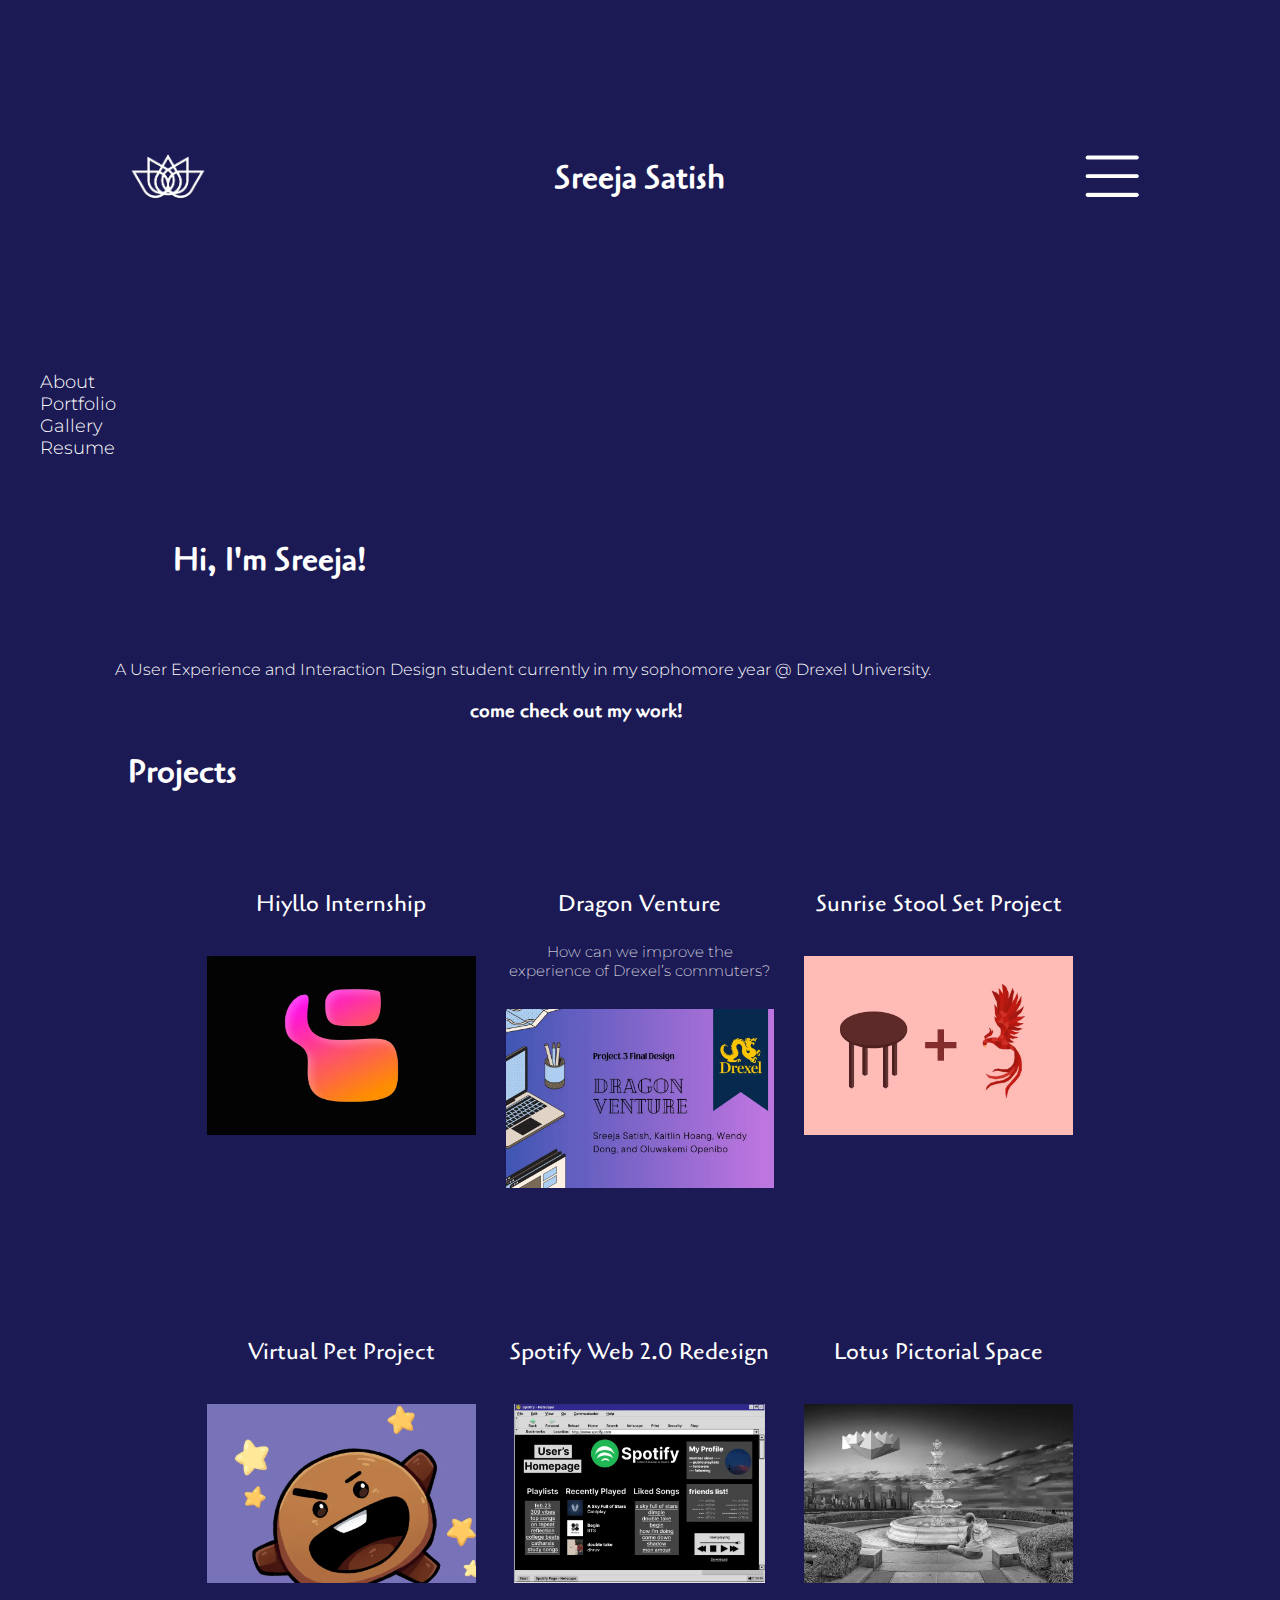
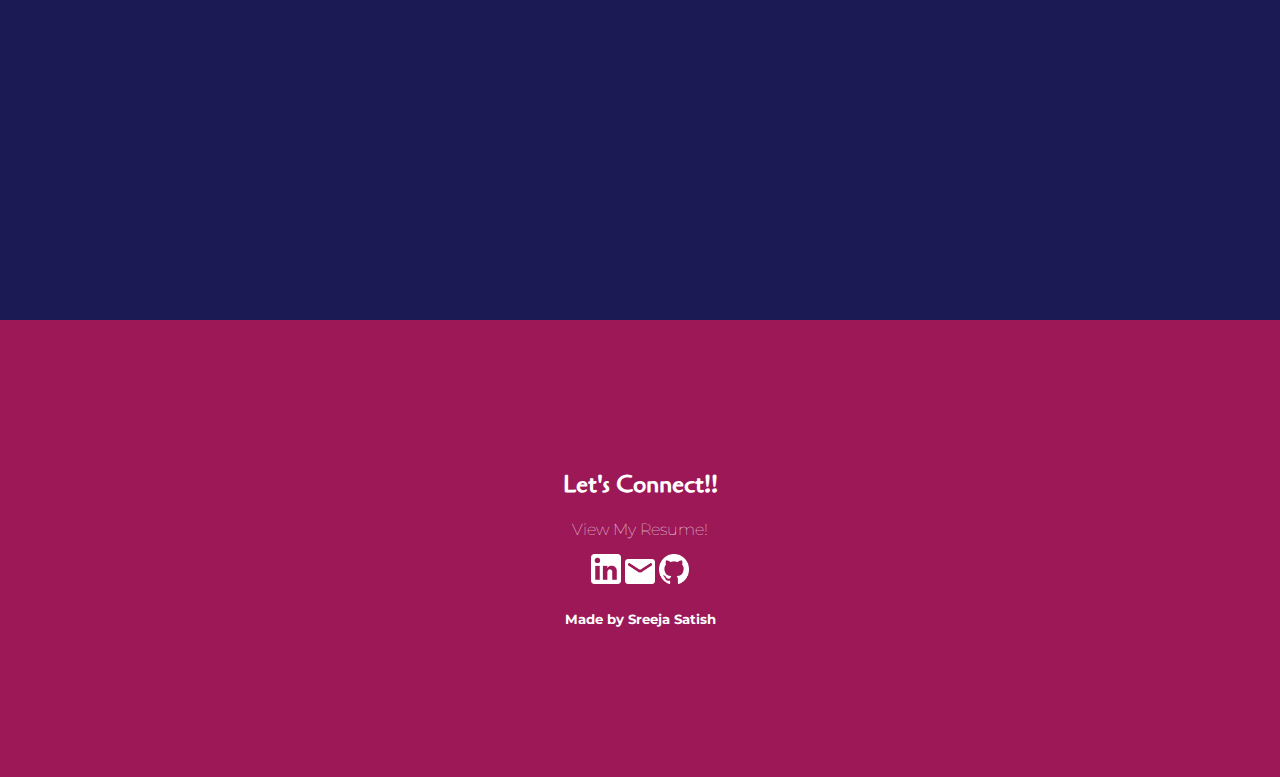
==== commit 13df1ec6: "update" ====
--- a/index.html
+++ b/index.html
@@ -15,26 +15,28 @@
                 <h1 class="header"> Sreeja Satish </h1>
                 <a href="#menu" class="navigation-button"><img src="images/burger_menu.png" alt="burger button" width="80" height="80"></a>
             </div>
-            <div id="nav-menu">
-                <ul>
+            <div class="hamburger">
+                <ul class="nav-menu">
                     <li class="page"><a href="about.html"> About </a></li>
                     <li class="page"><a href="portfolio.html"> Portfolio </a></li>
                     <li class="page"><a href="gallery.html"> Gallery </a></li>
+                    <li class="page"><a href="resume.html"> Resume </a></li>
                 </ul>
             </div>
         </nav>
     </header>
     <main>
         <div class="greeting">
-            <h2 class="header"> Hi, I'm Sreeja!</h2>
+            <h1 class="header"> Hi, I'm Sreeja!</h1>
                 <h4 class="subtitle"> A User Experience and Interaction Design student currently in my sophomore year @ Drexel University. </h4>
                 <h3 class="call-to-action">come check out my work!</h3>
         </div>
         
         <body>
-            <div class="projects">
-                <h2 class="header"> Projects </h2>
-            
+        <div>
+            <h2 class="projects"> Projects </h2>
+        </div>
+            <div class="case-study">
                 <div class="case-study-title">
                     <h3>Hiyllo Internship</h3>
                     <a href="hiyllo.html" class="button-case-study">
@@ -92,7 +94,6 @@
     <footer class="footer">
         <h2>Let's Connect!!</h2>
         <a href="resume.html"> View My Resume! </a>
-        <a class="button" target="_blank" href="Sreeja_Satish_2024.pdf">View My Resume!</a>
         <p>
             <a href="https://www.linkedin.com/in/sreejasatish/" class="icons" target="_blank">
                 <img alt="LinkedIn icon" src="images/linkedin_icon.webp" width="30" height="30">
--- a/styles.css
+++ b/styles.css
@@ -51,9 +51,12 @@
     color: #FFFFFF;
 }
 
-a:hover{
-    color: var(--periwinkle);
-}
+/* a:hover{
+    color: var(--white);
+    background-color: var(--periwinkle);
+    padding: 7px;
+    border-radius: 30px;
+} */
 
 .header {
     color: #FFF;
@@ -64,8 +67,16 @@
     padding: 5%;
 }
 
+.projects {
+    color: #FFF;
+    font-family: var(--cagliostro);
+    font-size: xx-large; /* pixel convert*/
+    margin-left: 10%;
+    margin-right: 10%;
+}
+
 body{
-    margin: 0;
+    margin: 0px;
     font-family: var(--montserrat);
     font-weight: 100;
     background-color: var(--indigo);
@@ -98,7 +109,7 @@
 p {
     font-family: var(--montserrat);
     font-weight: 200;
-    font-size: 18px;
+    font-size: 15px;
 }
 
 .subtitle {
@@ -128,6 +139,18 @@
     justify-content: space-between;
 }
 
+.button {
+    background-color:#B0355F;
+    border: none;
+    border-radius: 55px;
+    cursor: pointer;
+    font-family: 'montserrat', 'Trebuchet MS', 'Lucida Sans Unicode', 'Lucida Grande', 'Lucida Sans', Arial, sans-serif;
+    margin: .5rem .5rem;
+    padding: 17px 20px;
+    border: #B0355F;
+    align-items: center;
+    justify-content: center;
+}
 
 .case-study-title{
     font-family: var(--cagliostro);
@@ -153,6 +176,19 @@
     width: 100%;
 }
 
+.project-page{
+    margin-left: 10%;
+    margin-right: 10%;
+    max-width: 100vh;
+}
+
+.project-p {
+    color: #FFF;
+    margin-left: 10%;
+    margin-right: 10%;
+    max-width: 100vh;
+}
+
 .footer{
     background-color: var(--fuschia);
     text-align: center;
@@ -160,44 +196,140 @@
     padding: 10%;
 }
 
-
+/*medium screen*/
+@media (min-width: 768px) {
+    .greeting {
+        max-width: 90%; 
+    }
+
+    .rounded-box {
+        max-width: 90%; 
+    }
+
+
+    .introduction {
+        display: grid;
+        grid-template-columns: repeat(2, 1fr);
+    }
+
+    .resume-grid {
+        display:grid;
+        grid-template-columns: repeat(2, 1fr);
+    }
+
+    .nav-buttons { 
+    }
+
+    .case-study-title{
+        padding: 5%;
+    }
+    .case-study{
+        display: grid;
+        grid-template-columns: repeat(3, 1fr);
+        max-width: 70%;
+        justify-content: space-between;
+        margin: auto;
+    }
+
+    .nav-buttons ul {
+        flex-direction: row; 
+        display: flex;
+        margin: auto;
+    }
 
 /* mobile */
 @media screen and (min-width: 0px) and (max-width:767px)
-
+    .menu
 /* tablet */
-@media screen and (min-width: 0px) and (max-width:767px)
+@media screen and (min-width: 768px) and (max-width:767px)
 
 /* desktop */
-@media screen and (min-width: 0px) and (max-width:767px)
-
-
+@media screen and (min-width: 992px)
+
+@media screen and (min-width: 768px) {
+    .navigation {
+        display: flex;
+        margin-right: 10%
+    }
+
+    .nav-wrapper {
+        display: flex;
+        justify-content: flex-end;
+        width: 100%;
+        background-color: var(--main-background); 
+    }
+}
     /* and (min-width:600 px){} */
 
-    /* Mobile styles */
-@media screen and (min-width: 0px) and (max-width: 767px) {
-    html {
-        font-size: 16px;
-        line-height: 28px;
-    }
-    h1 {
-        font-size: 30px;
-    }
-    h2 {
-        font-size: 24px;
-        line-height: 33px;
-    }
-    h3 {
-        font-size: 20px;
-        line-height: 33px;
-    }
-    h4 {
-        font-size: 18px;
-    }
-    .button {
-        font-size: 1rem;
-        line-height: 24px;
-    }
-    caption {
-        font-size: 16px;
-    }+
+
+    @media screen and (min-width: 576px) {
+        .button-container {
+            flex-direction: row; /* Buttons will be in a row on screens wider than 576px */
+            justify-content: center; /* Centers the buttons horizontally */
+        }
+
+        /*media queries*/ 
+/* large screens - base off tablet */
+@media (min-width: 452px) {
+    .introduction-blurb {
+        max-width: 80%;
+        text-align: center;
+        color: #EBEBEB; 
+        text-align:center;
+
+    }
+
+    .rounded-box {
+        max-width: 80%; 
+    }
+
+    footer h3 {
+        font-size: 1rem; 
+    }
+
+    .nav-buttons ul li a {
+        display: inline-block;
+    }
+
+
+    .introduction-image {
+        
+    }
+
+}
+
+/*medium screen*/
+@media (min-width: 768px) {
+    .introduction-blurb {
+        max-width: 90%; 
+    }
+
+    .rounded-box {
+        max-width: 90%; 
+    }
+
+    footer h3 {
+        font-size: 0.9rem; 
+    }
+
+    .introduction {
+        display: grid;
+        grid-template-columns: repeat(2, 1fr);
+    }
+
+    .resume-grid {
+        display:grid;
+        grid-template-columns: repeat(2, 1fr);
+    }
+
+    .nav-buttons {
+        display: flex; 
+    }
+
+    .nav-buttons ul {
+        flex-direction: row; 
+        display: flex;
+        margin: auto;
+    }
+}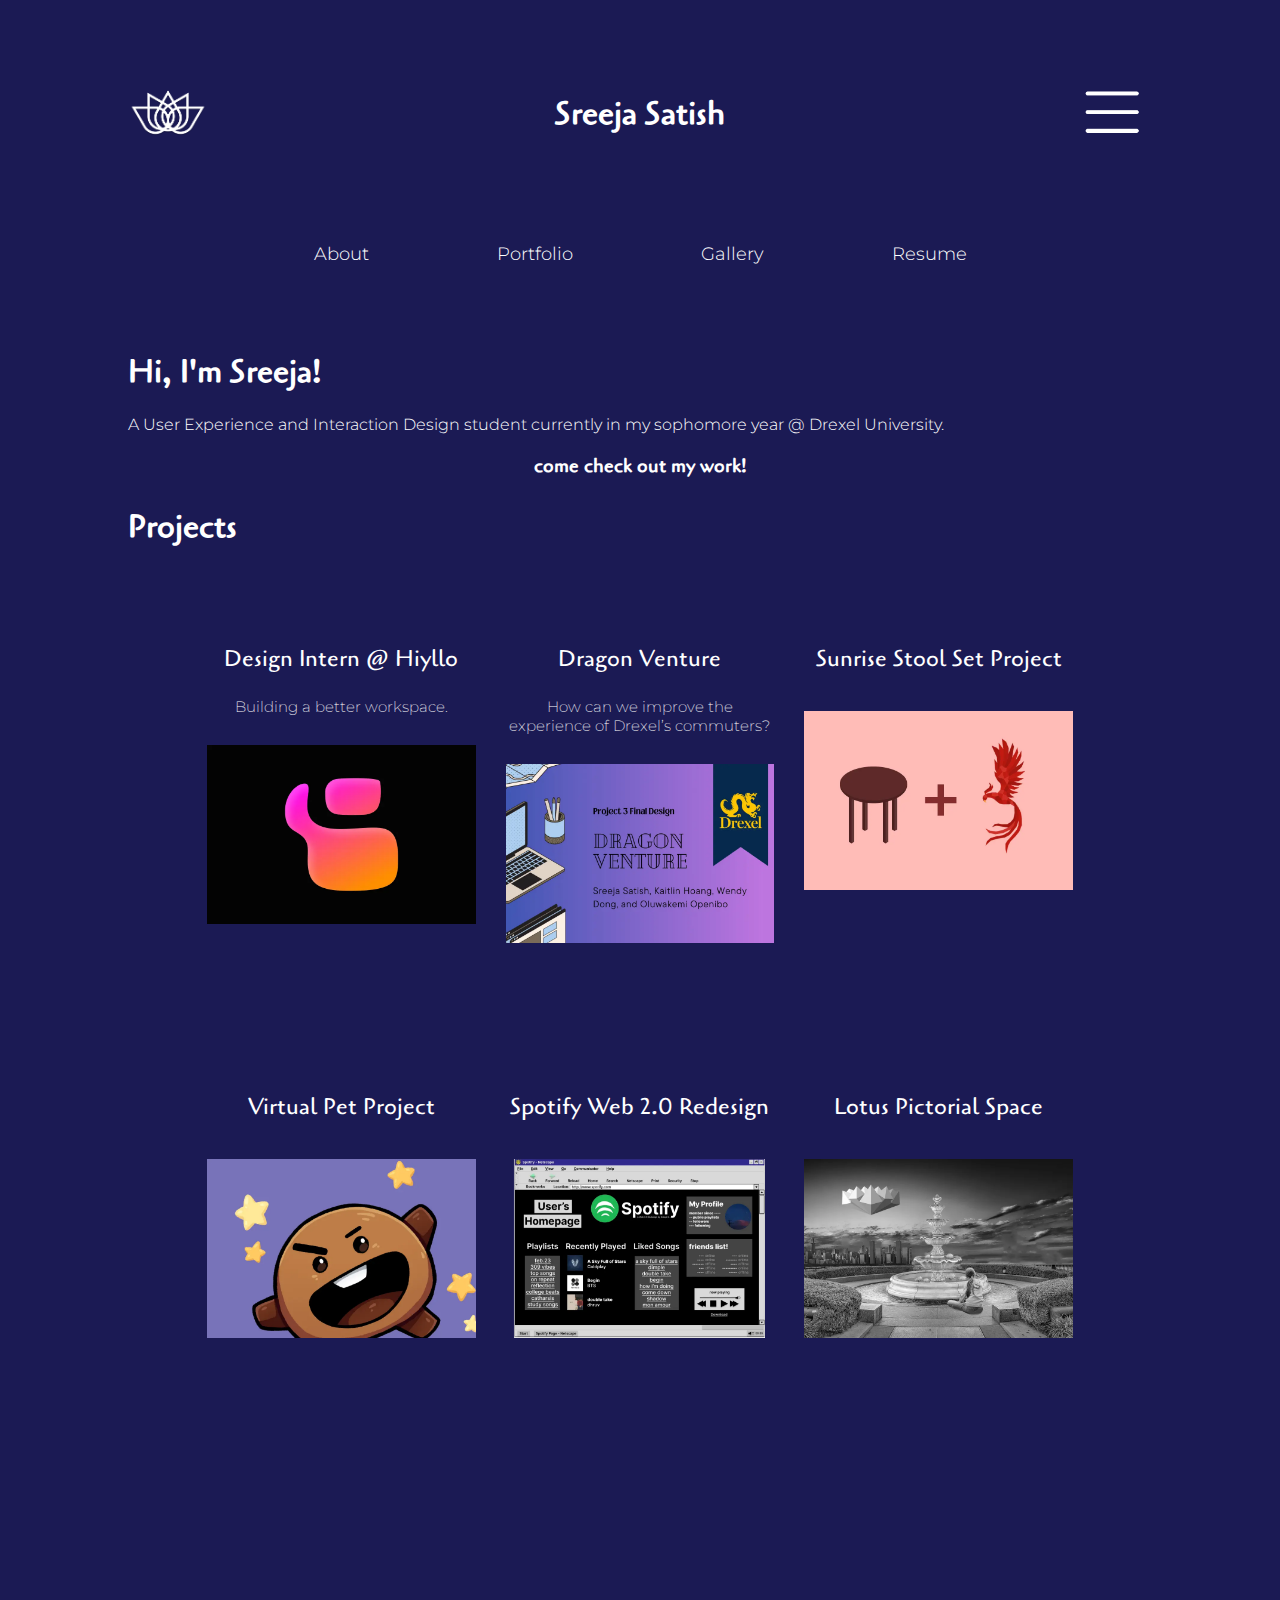
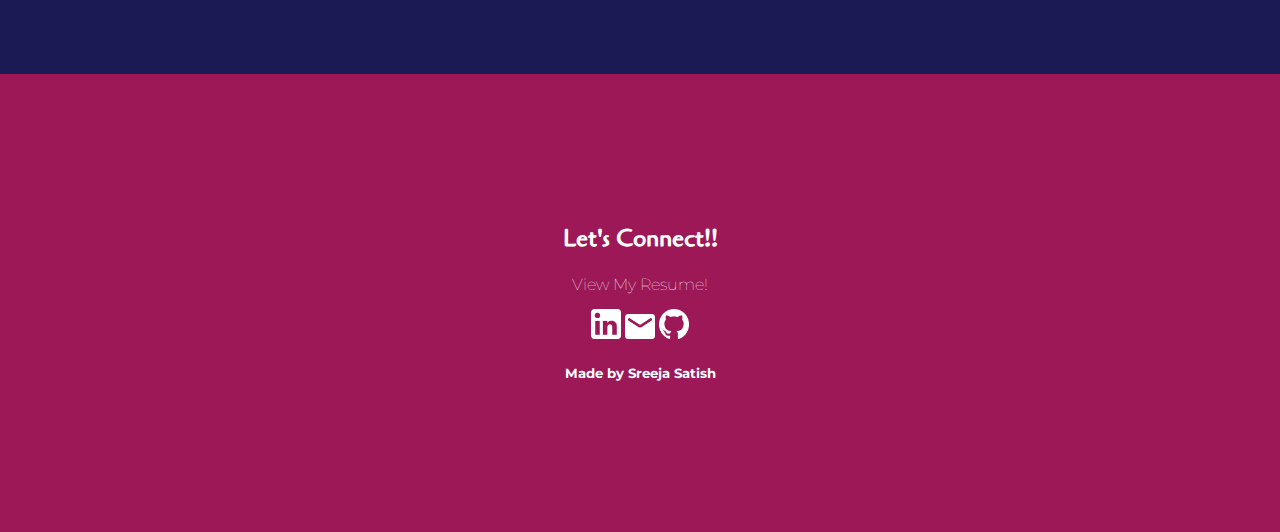
==== commit 48633f26: "updat" ====
--- a/index.html
+++ b/index.html
@@ -38,7 +38,8 @@
         </div>
             <div class="case-study">
                 <div class="case-study-title">
-                    <h3>Hiyllo Internship</h3>
+                    <h3>Design Intern @ Hiyllo</h3>
+                    <p>Building a better workspace.</p>
                     <a href="hiyllo.html" class="button-case-study">
                         <img class="case-study-images" src="images/hiyllo_banner.webp" alt="hiyllo internship">
                     </a>
--- a/styles.css
+++ b/styles.css
@@ -64,7 +64,7 @@
     font-size: xx-large; /* pixel convert*/
     margin-left: 10%;
     margin-right: 10%;
-    padding: 5%;
+    /* padding: 5%; */
 }
 
 .projects {
@@ -76,7 +76,7 @@
 }
 
 body{
-    margin: 0px;
+    margin: 0;
     font-family: var(--montserrat);
     font-weight: 100;
     background-color: var(--indigo);
@@ -125,18 +125,37 @@
     text-align: center;
 }
 
+nav{
+    margin: 0;
+}
+
 .navigation{
     color: #FFF;
     height: 11vh;
     list-style: none;
-    margin: 0 auto;
-    margin-bottom: 0;
-    padding: 10%;
-    text-align: center;
-    margin-left: 0%;
+    /* margin: 0; */
+    /* padding: 10%; */
+    margin-top: 5%;
+    margin-left: 10%;
+    margin-right: 10%;
+    text-align: center;
     display: flex;
     align-items: center;
     justify-content: space-between;
+}
+
+.nav-menu{
+    display: flex;
+    justify-content: center;
+    padding:0
+}
+
+.hamburger{
+    margin: 0;
+}
+
+.page{
+    padding: 5%;
 }
 
 .button {
@@ -196,10 +215,10 @@
     padding: 10%;
 }
 
-/*medium screen*/
+/*tablet screen*/
 @media (min-width: 768px) {
     .greeting {
-        max-width: 90%; 
+        max-width: 100%; 
     }
 
     .rounded-box {
@@ -217,7 +236,42 @@
         grid-template-columns: repeat(2, 1fr);
     }
 
-    .nav-buttons { 
+    .case-study-title{
+        padding: 5%;
+    }
+    .case-study{
+        display: grid;
+        grid-template-columns: repeat(2, 1fr);
+        max-width: 70%;
+        justify-content: space-between;
+        margin: auto;
+    }
+
+    .nav-menu ul {
+        flex-direction: row; 
+        display: flex;
+        margin: auto;
+    }
+}
+/*desktop screen*/
+@media (min-width: 1000px) {
+    .greeting {
+        max-width: 100%; 
+    }
+
+    .rounded-box {
+        max-width: 90%; 
+    }
+
+
+    .introduction {
+        display: grid;
+        grid-template-columns: repeat(2, 1fr);
+    }
+
+    .resume-grid {
+        display:grid;
+        grid-template-columns: repeat(2, 1fr);
     }
 
     .case-study-title{
@@ -231,20 +285,12 @@
         margin: auto;
     }
 
-    .nav-buttons ul {
+    .nav-menu ul {
         flex-direction: row; 
         display: flex;
         margin: auto;
     }
-
-/* mobile */
-@media screen and (min-width: 0px) and (max-width:767px)
-    .menu
-/* tablet */
-@media screen and (min-width: 768px) and (max-width:767px)
-
-/* desktop */
-@media screen and (min-width: 992px)
+}
 
 @media screen and (min-width: 768px) {
     .navigation {
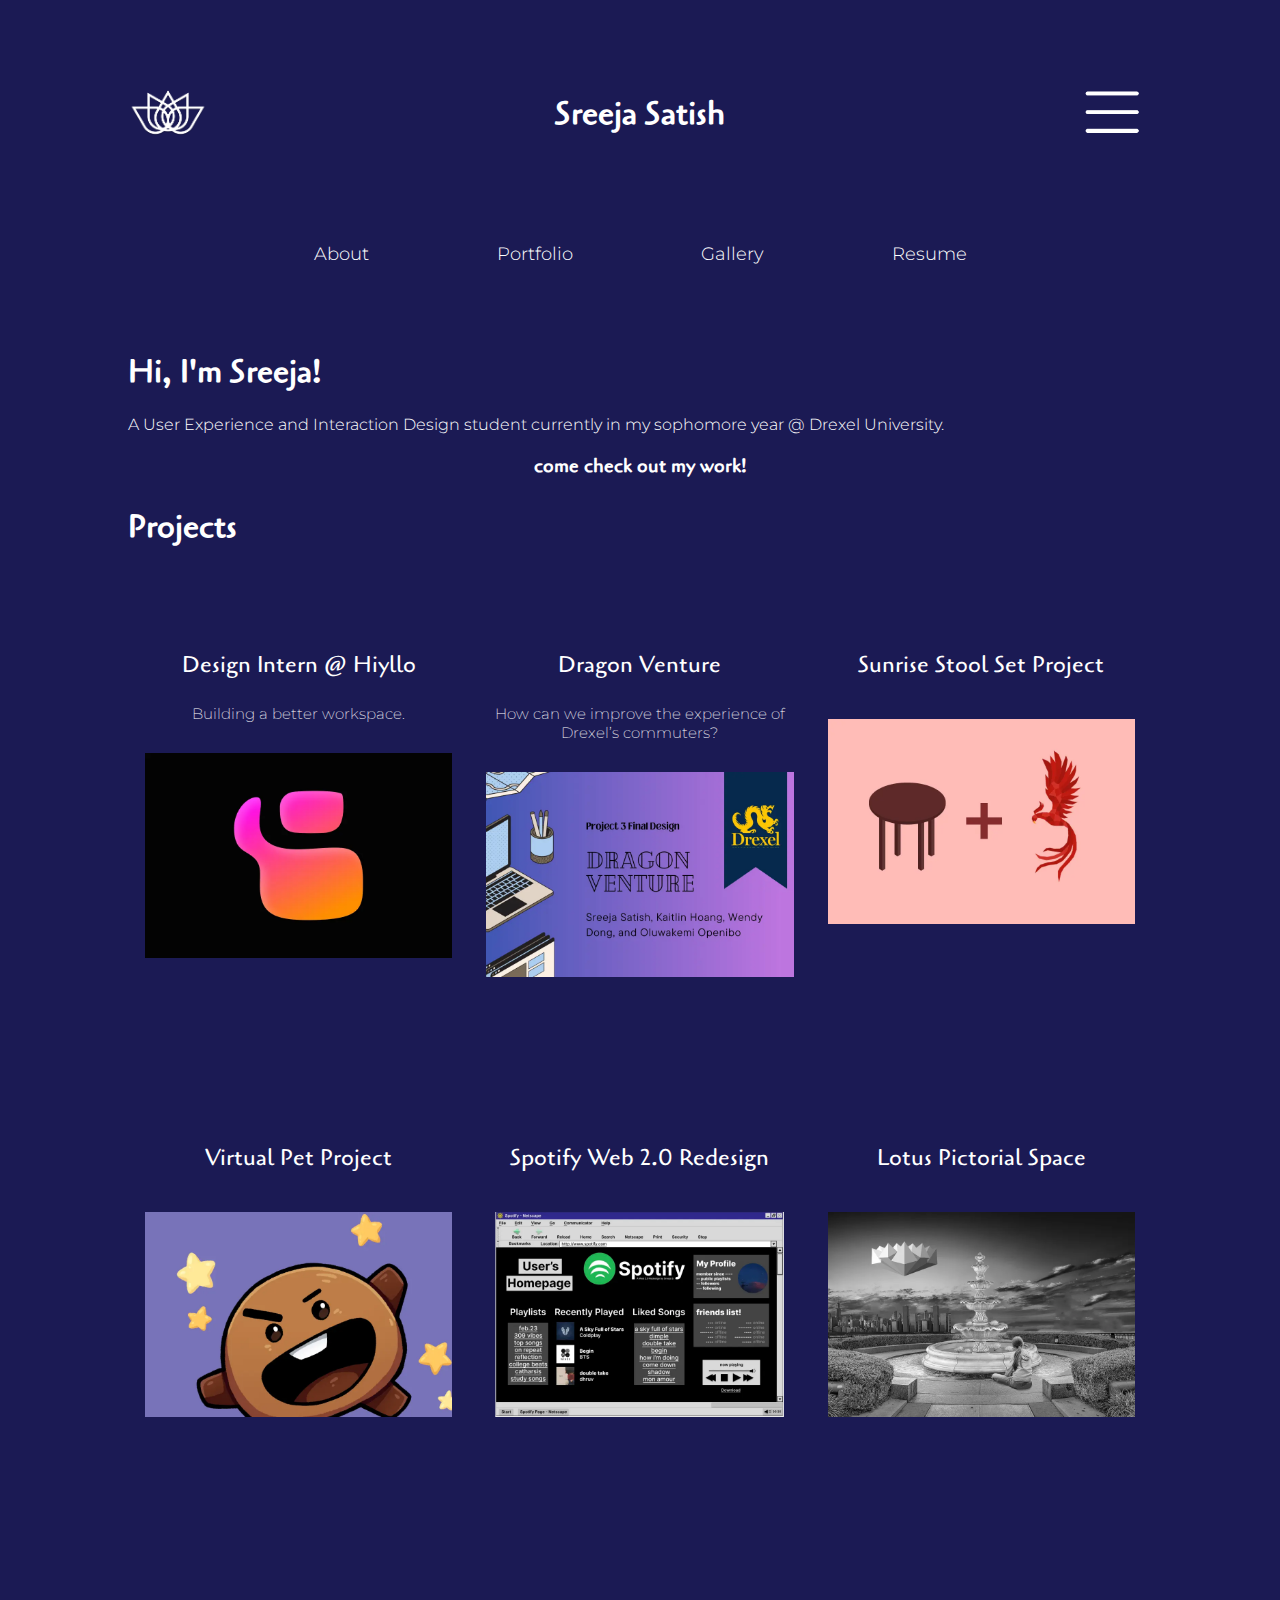
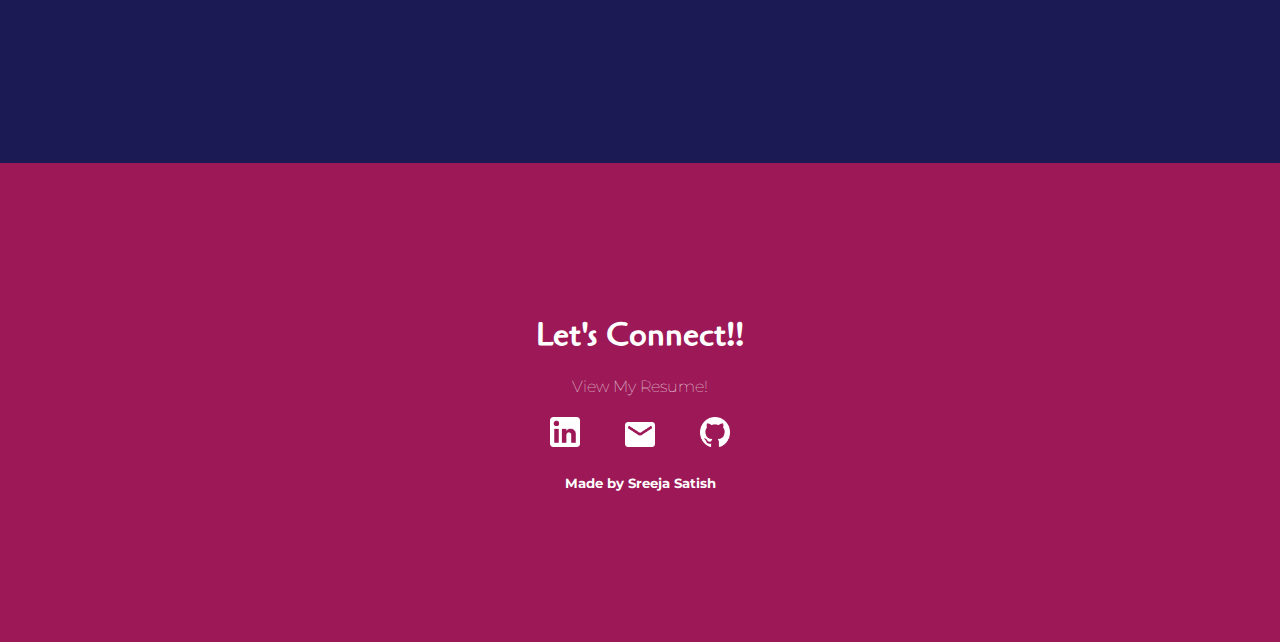
==== commit 8471f908: "change images" ====
--- a/index.html
+++ b/index.html
@@ -4,16 +4,17 @@
     <meta charset="UTF-8">
     <meta name="viewport" content="width=device-width, initial-scale=1.0">
     <title>Sreeja Satish</title>
-    <link rel="shortcut icon" type="image/png" href="images/lined_lotus.png">
+    <link rel="shortcut icon" type="image/webp" href="images/lined_lotus.webp">
     <link rel="stylesheet" href="styles.css">
 </head>
 <body>
     <header>
         <nav>
             <div class="navigation">
-                <a href="index.html" class="logo"><img src="images/lined_lotus.png" alt="sreeja_logo" width="80" height="80"></a>
+                <a href="index.html" class="logo"><img src="images/lined_lotus.webp" alt="sreeja_logo" width="80" height="80"></a>
                 <h1 class="header"> Sreeja Satish </h1>
-                <a href="#menu" class="navigation-button"><img src="images/burger_menu.png" alt="burger button" width="80" height="80"></a>
+                <a href="#menu" class="navigation-button"><img src="images/burger_menu.webp" alt="burger button" width="80" height="80"></a>
+                <!-- fix burger button nav -->
             </div>
             <div class="hamburger">
                 <ul class="nav-menu">
@@ -93,9 +94,9 @@
     </main>
 
     <footer class="footer">
-        <h2>Let's Connect!!</h2>
+        <h1>Let's Connect!!</h1>
         <a href="resume.html"> View My Resume! </a>
-        <p>
+        <h4>
             <a href="https://www.linkedin.com/in/sreejasatish/" class="icons" target="_blank">
                 <img alt="LinkedIn icon" src="images/linkedin_icon.webp" width="30" height="30">
             </a>
@@ -105,23 +106,8 @@
             <a href="https://github.com/sreejas36" class="icons" target="_blank">
                 <img alt="Github Icon" src="images/github_icon.webp" width="30" height="30">
             </a>
-        </p>
+        </h4>
         <h5 class="copyright"> Made by Sreeja Satish </h5>
     </footer>
-
-</html>
-
-
-
-<!-- insert images/ pictures
-  <div class="menu"></div>
-        <nav>
-            <ul>
-                <li><a href="#">Home</a></li>
-                <li><a href="#">About</a></li>
-                <li><a href="#">Resume</a></li>
-                <li><a href="#">Portfolio</a></li>
-                <li><a href="#">Gallery</a></li>
-            </ul>
-        </nav>
-</body> -->+</body>
+</html>--- a/styles.css
+++ b/styles.css
@@ -75,6 +75,9 @@
     margin-right: 10%;
 }
 
+html{
+    margin: 0;
+}
 body{
     margin: 0;
     font-family: var(--montserrat);
@@ -117,6 +120,10 @@
     font-weight: 300;
     display: flex;
     margin: 0 10%;
+}
+
+.icons {
+    padding: 2%;
 }
 
 .call-to-action {
@@ -148,6 +155,13 @@
     display: flex;
     justify-content: center;
     padding:0
+}
+
+.me {
+    align-items: center;
+    padding: 10%;
+    margin-top: 10%;
+    width: 75%;
 }
 
 .hamburger{
@@ -208,6 +222,15 @@
     max-width: 100vh;
 }
 
+.content{
+    margin-left: 10%;
+    margin-right: 10%;
+}
+
+#hi{
+    text-align: center;
+}
+
 .footer{
     background-color: var(--fuschia);
     text-align: center;
@@ -280,7 +303,7 @@
     .case-study{
         display: grid;
         grid-template-columns: repeat(3, 1fr);
-        max-width: 70%;
+        max-width: 80%;
         justify-content: space-between;
         margin: auto;
     }
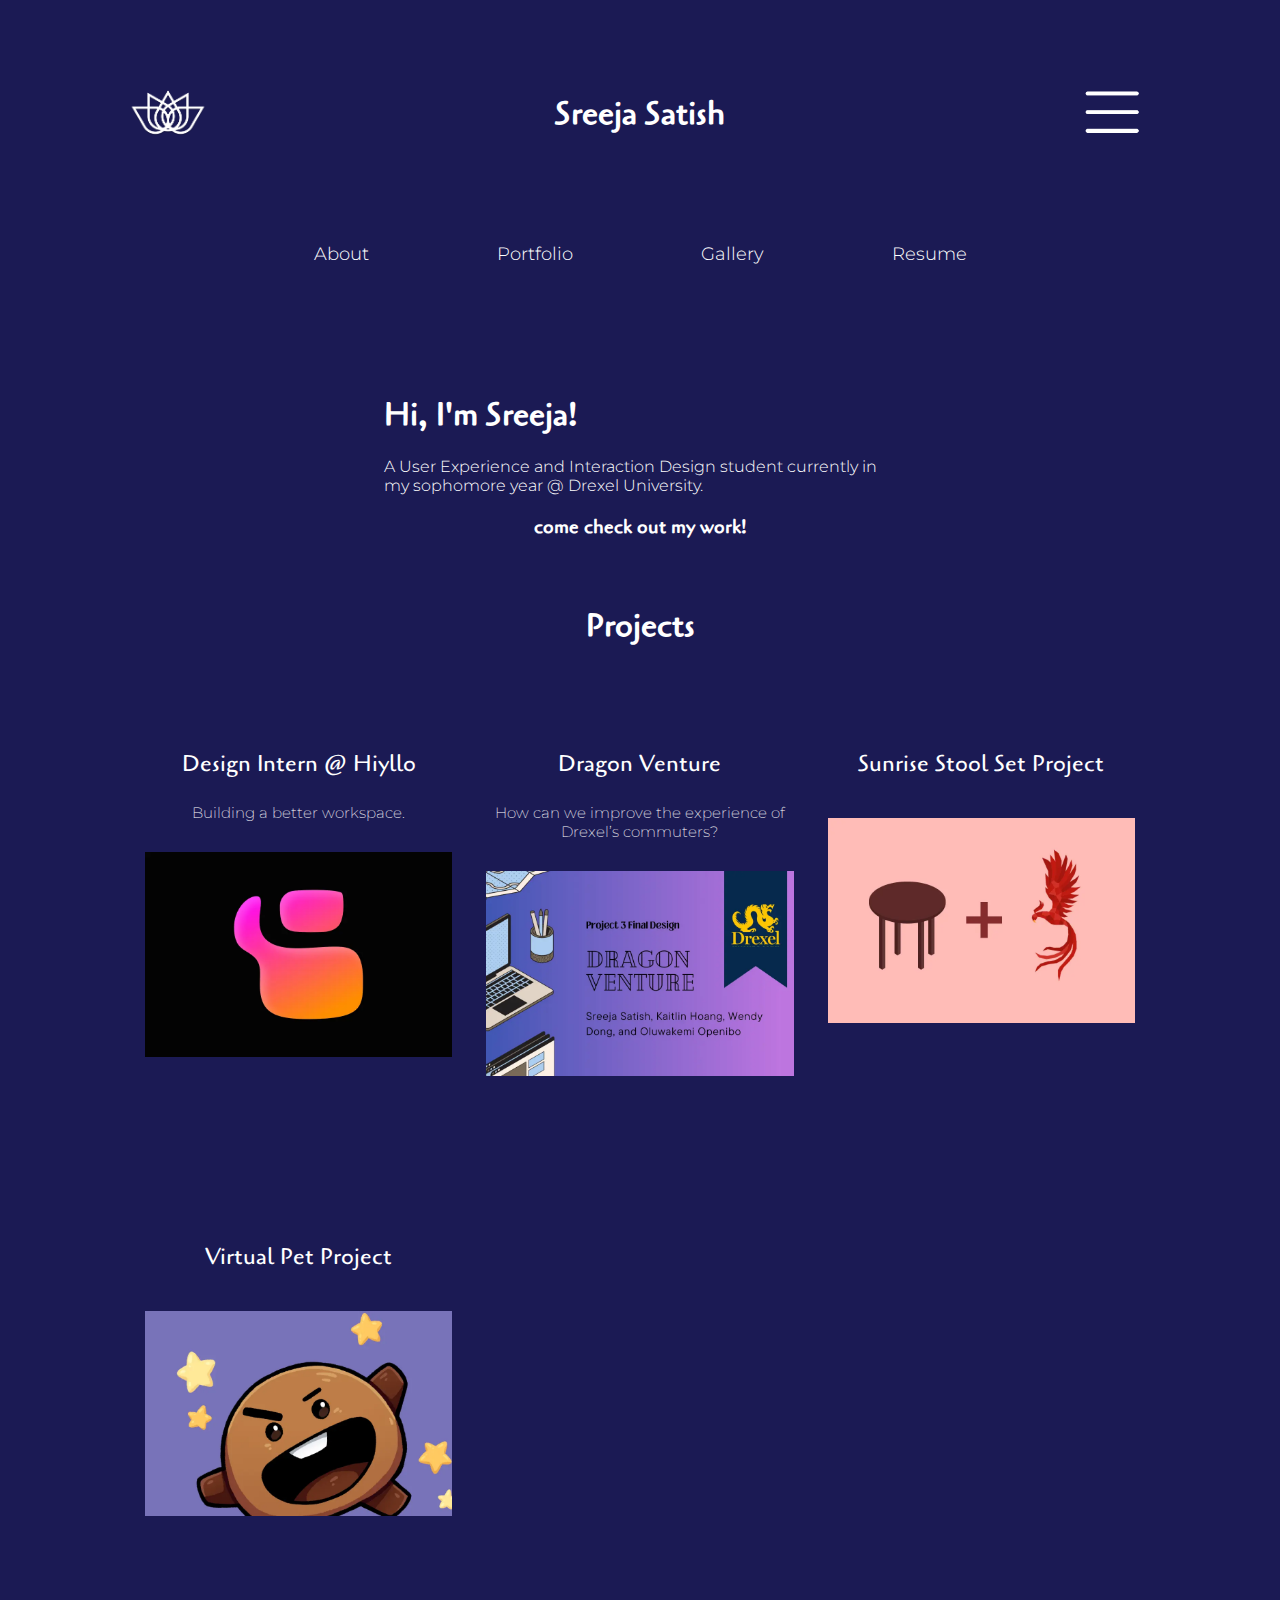
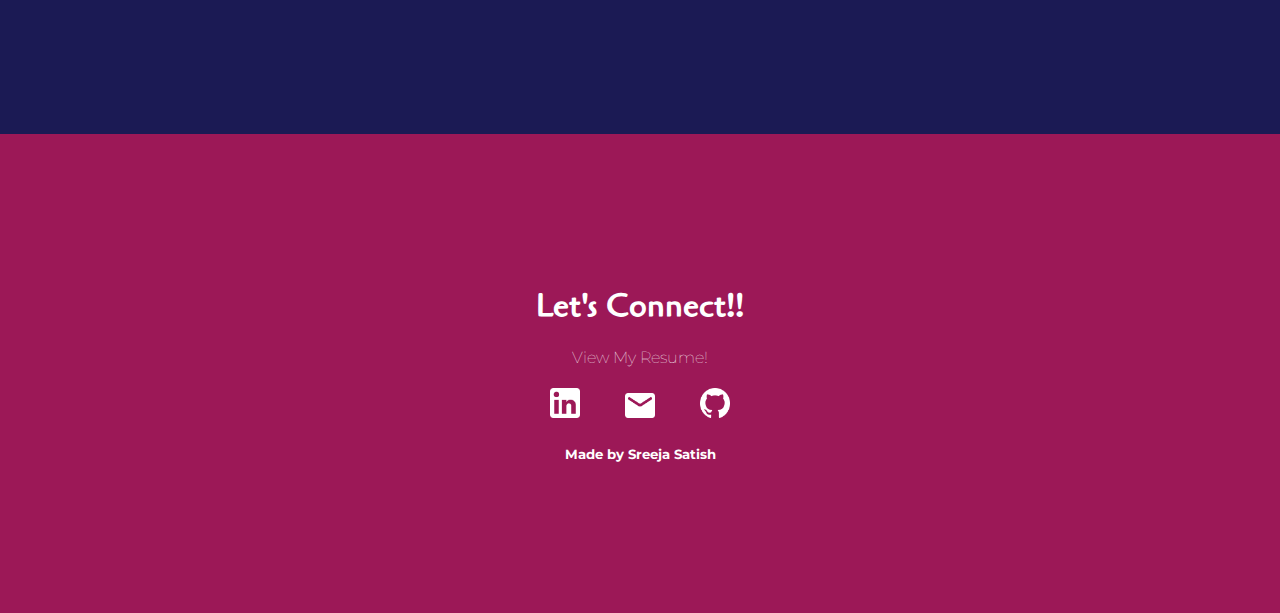
==== commit 1e2109ac: "Update index.html" ====
--- a/index.html
+++ b/index.html
@@ -33,7 +33,6 @@
                 <h3 class="call-to-action">come check out my work!</h3>
         </div>
         
-        <body>
         <div>
             <h2 class="projects"> Projects </h2>
         </div>
@@ -75,22 +74,7 @@
                         <img class="case-study-images" src="images/virtual_pet_project.webp" alt="virtual pet project">
                     </a>
                 </div>
-    <!-- move to gallery? -->
-                <div class="case-study-title">
-                    <h3>Spotify Web 2.0 Redesign</h3>
-                    <a href="spotify_redesign.html">
-                        <img class="case-study-images" src="images/spotify_redesign.webp" alt="spotify redesign">
-                    </a>
-                </div>
-    
-                <div class="case-study-title">
-                    <h3>Lotus Pictorial Space</h3>
-                    <a href="lotus_pictorial_space.html">
-                        <img class="case-study-images" src="images/lotus_pictorial_space.webp" alt="lotus pictorial space">
-                    </a>
-                </div>
             </div>
-        </body>
     </main>
 
     <footer class="footer">
--- a/styles.css
+++ b/styles.css
@@ -73,7 +73,17 @@
     font-size: xx-large; /* pixel convert*/
     margin-left: 10%;
     margin-right: 10%;
-}
+    text-align: center;
+}
+
+.quote {
+    color: #FFF;
+    font-family: var(--cagliostro);
+    margin-left: 10%;
+    margin-right: 10%;
+    text-align: center;
+}
+
 
 html{
     margin: 0;
@@ -157,11 +167,19 @@
     padding:0
 }
 
+.greeting {
+    /* max-width: 50%;  */
+    align-items: center;
+    margin: auto;
+    margin-top: 5%;
+    margin-bottom: 5%;
+}
+
 .me {
     align-items: center;
     padding: 10%;
     margin-top: 10%;
-    width: 75%;
+    max-width: 100%;
 }
 
 .hamburger{
@@ -181,8 +199,15 @@
     margin: .5rem .5rem;
     padding: 17px 20px;
     border: #B0355F;
+    margin: auto;
+    display: flex;
     align-items: center;
     justify-content: center;
+}
+
+.link {
+    align-items: center;
+    width: 50%;
 }
 
 .case-study-title{
@@ -199,6 +224,12 @@
     margin-bottom: 5%;
     margin-top: 5%;
 }
+.cs-images{
+    height: auto;
+    width: 100%;
+    margin-bottom: 5%;
+    margin-top: 5%;
+}
 
 .project {
     color: #FFF;
@@ -210,18 +241,18 @@
 }
 
 .project-page{
+    margin: auto;
+    max-width: 80%;
+    align-items: center;
+}
+
+.project-p {
+    color: #FFF;
     margin-left: 10%;
     margin-right: 10%;
     max-width: 100vh;
 }
 
-.project-p {
-    color: #FFF;
-    margin-left: 10%;
-    margin-right: 10%;
-    max-width: 100vh;
-}
-
 .content{
     margin-left: 10%;
     margin-right: 10%;
@@ -229,34 +260,50 @@
 
 #hi{
     text-align: center;
+}
+
+.resume{
+    margin: auto;
+    max-width: 80%;
+    align-items: center;
+    margin-top: 5%;
+}
+
+.gallery{
+    margin: auto;
+    max-width: 80%;
+    align-items: center;
+    margin-top: 5%;
 }
 
 .footer{
     background-color: var(--fuschia);
     text-align: center;
-    margin-top: 20%;
+    margin-top: 10%;
     padding: 10%;
 }
 
 /*tablet screen*/
 @media (min-width: 768px) {
     .greeting {
-        max-width: 100%; 
-    }
-
-    .rounded-box {
-        max-width: 90%; 
-    }
-
-
-    .introduction {
-        display: grid;
-        grid-template-columns: repeat(2, 1fr);
+        max-width: 80%; 
+        align-items: center;
+        margin: auto;
+        margin-top: 5%;
+        margin-bottom: 5%;
+    }
+
+    .me{
+        display: flex;
+        max-width: 50%;
+        align-items: center;
+        justify-content: center;
     }
 
     .resume-grid {
         display:grid;
         grid-template-columns: repeat(2, 1fr);
+        margin-top: 5%;
     }
 
     .case-study-title{
@@ -269,7 +316,16 @@
         justify-content: space-between;
         margin: auto;
     }
-
+    .gallery-grid{
+        display: grid;
+        grid-template-columns: repeat(2, 1fr);
+        max-width: 80%;
+        justify-content: space-between;
+        margin: auto;
+    }
+    .gallery{
+        width:100%;
+    }
     .nav-menu ul {
         flex-direction: row; 
         display: flex;
@@ -279,22 +335,24 @@
 /*desktop screen*/
 @media (min-width: 1000px) {
     .greeting {
-        max-width: 100%; 
-    }
-
-    .rounded-box {
-        max-width: 90%; 
-    }
-
-
-    .introduction {
-        display: grid;
-        grid-template-columns: repeat(2, 1fr);
+        max-width: 50%; 
+        align-items: center;
+        margin: auto;
+        margin-top: 5%;
+        margin-bottom: 5%;
+    }
+
+    .me{
+        display: flex;
+        max-width: 70%;
+        align-items: center;
+        justify-content: center;
     }
 
     .resume-grid {
         display:grid;
         grid-template-columns: repeat(2, 1fr);
+        margin-top: 5%;
     }
 
     .case-study-title{
@@ -307,98 +365,26 @@
         justify-content: space-between;
         margin: auto;
     }
-
+    .case-study-images{
+        width:100%;
+    }
+
+    .cs-images{
+        width: 50%;
+    }
+    .gallery-grid{
+        display: grid;
+        grid-template-columns: repeat(2, 1fr);
+        max-width: 80%;
+        justify-content: space-between;
+        margin: auto;
+    }
+    .gallery{
+        width:100%;
+    }
     .nav-menu ul {
         flex-direction: row; 
         display: flex;
         margin: auto;
     }
-}
-
-@media screen and (min-width: 768px) {
-    .navigation {
-        display: flex;
-        margin-right: 10%
-    }
-
-    .nav-wrapper {
-        display: flex;
-        justify-content: flex-end;
-        width: 100%;
-        background-color: var(--main-background); 
-    }
-}
-    /* and (min-width:600 px){} */
-
-
-
-    @media screen and (min-width: 576px) {
-        .button-container {
-            flex-direction: row; /* Buttons will be in a row on screens wider than 576px */
-            justify-content: center; /* Centers the buttons horizontally */
-        }
-
-        /*media queries*/ 
-/* large screens - base off tablet */
-@media (min-width: 452px) {
-    .introduction-blurb {
-        max-width: 80%;
-        text-align: center;
-        color: #EBEBEB; 
-        text-align:center;
-
-    }
-
-    .rounded-box {
-        max-width: 80%; 
-    }
-
-    footer h3 {
-        font-size: 1rem; 
-    }
-
-    .nav-buttons ul li a {
-        display: inline-block;
-    }
-
-
-    .introduction-image {
-        
-    }
-
-}
-
-/*medium screen*/
-@media (min-width: 768px) {
-    .introduction-blurb {
-        max-width: 90%; 
-    }
-
-    .rounded-box {
-        max-width: 90%; 
-    }
-
-    footer h3 {
-        font-size: 0.9rem; 
-    }
-
-    .introduction {
-        display: grid;
-        grid-template-columns: repeat(2, 1fr);
-    }
-
-    .resume-grid {
-        display:grid;
-        grid-template-columns: repeat(2, 1fr);
-    }
-
-    .nav-buttons {
-        display: flex; 
-    }
-
-    .nav-buttons ul {
-        flex-direction: row; 
-        display: flex;
-        margin: auto;
-    }
 }